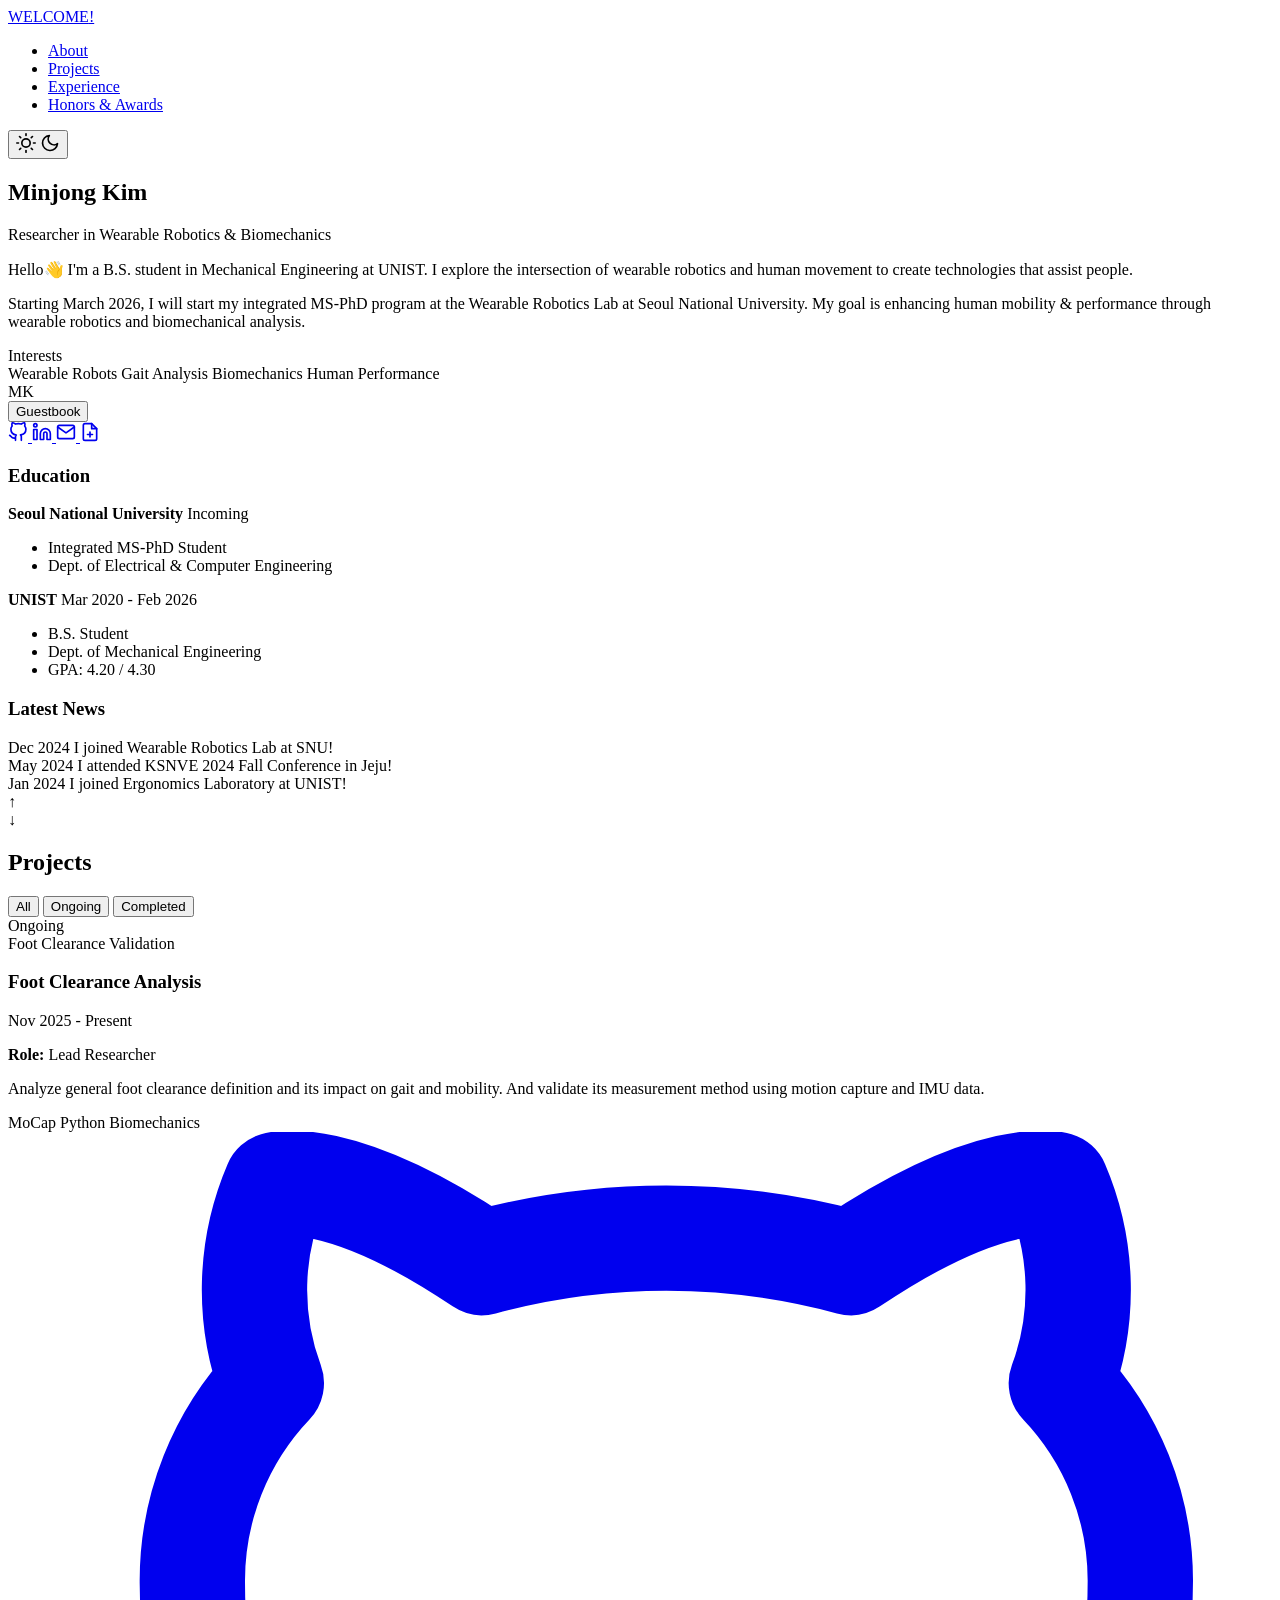
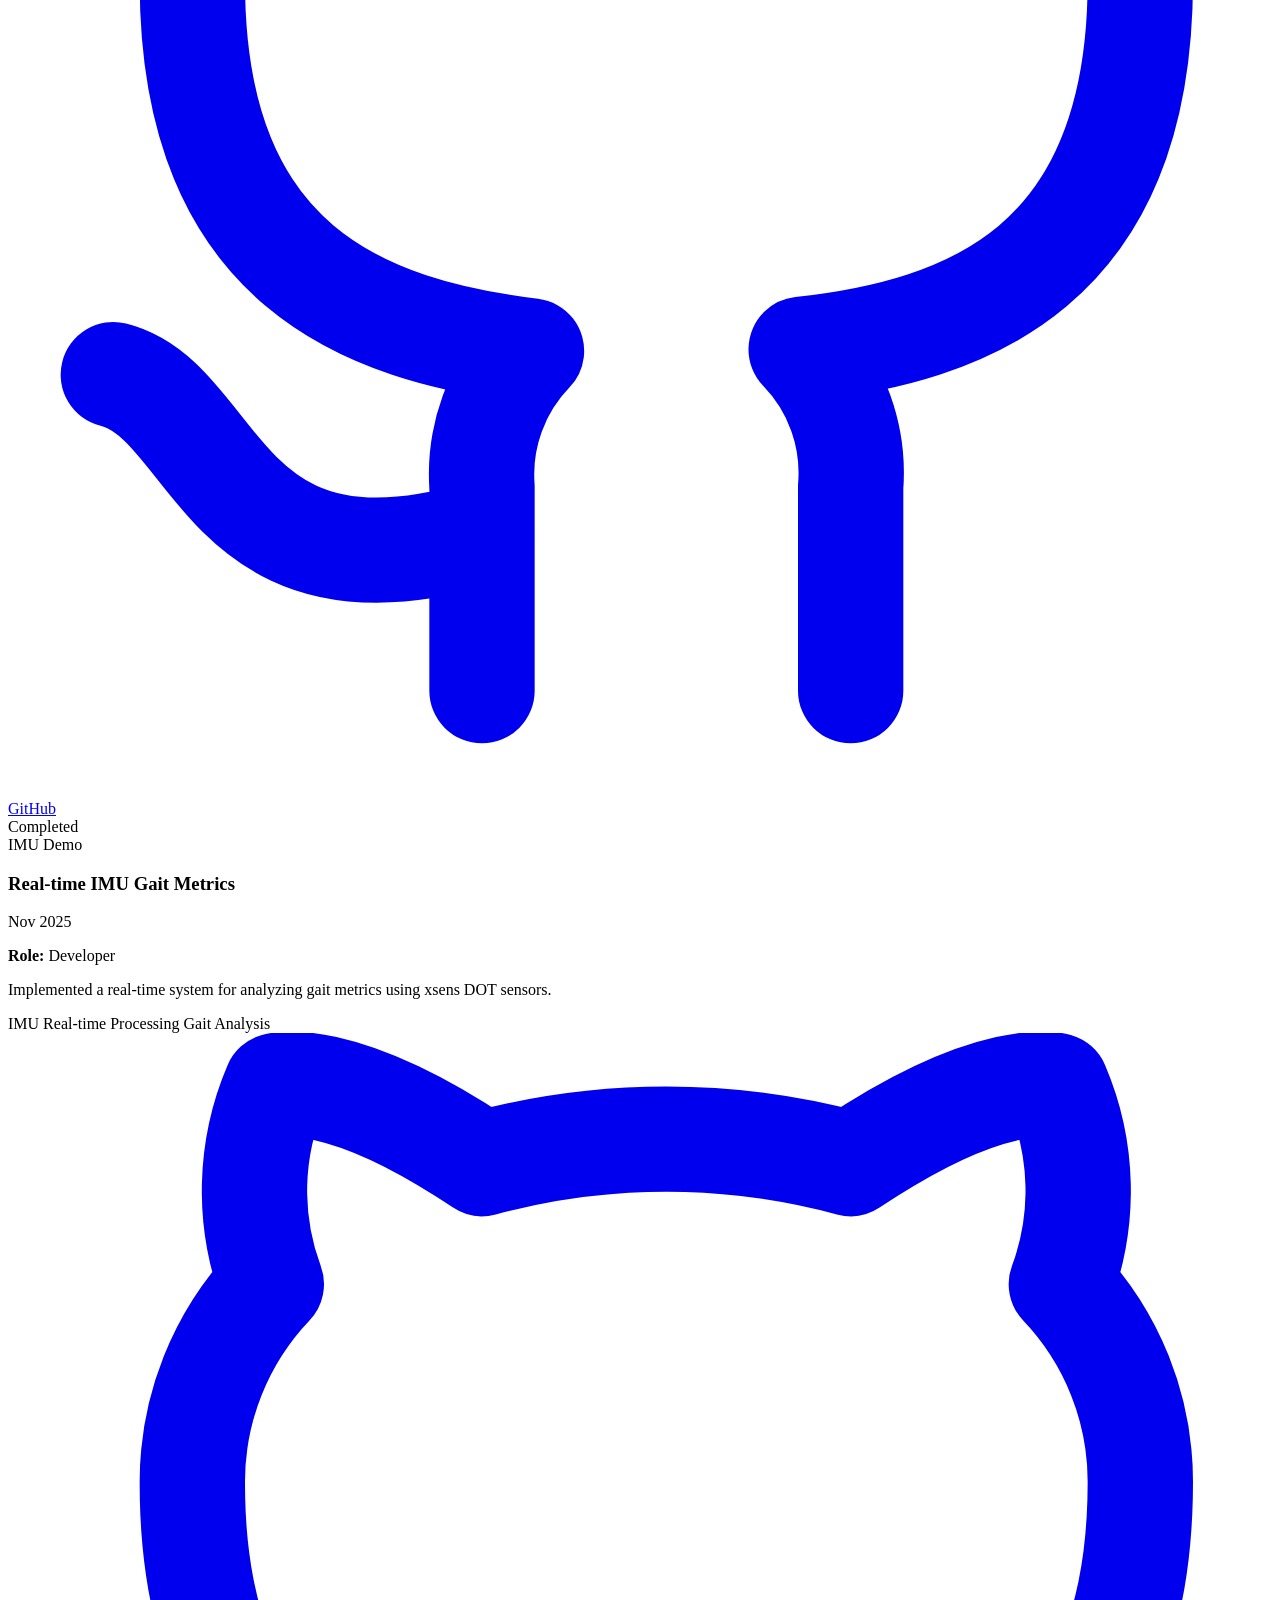
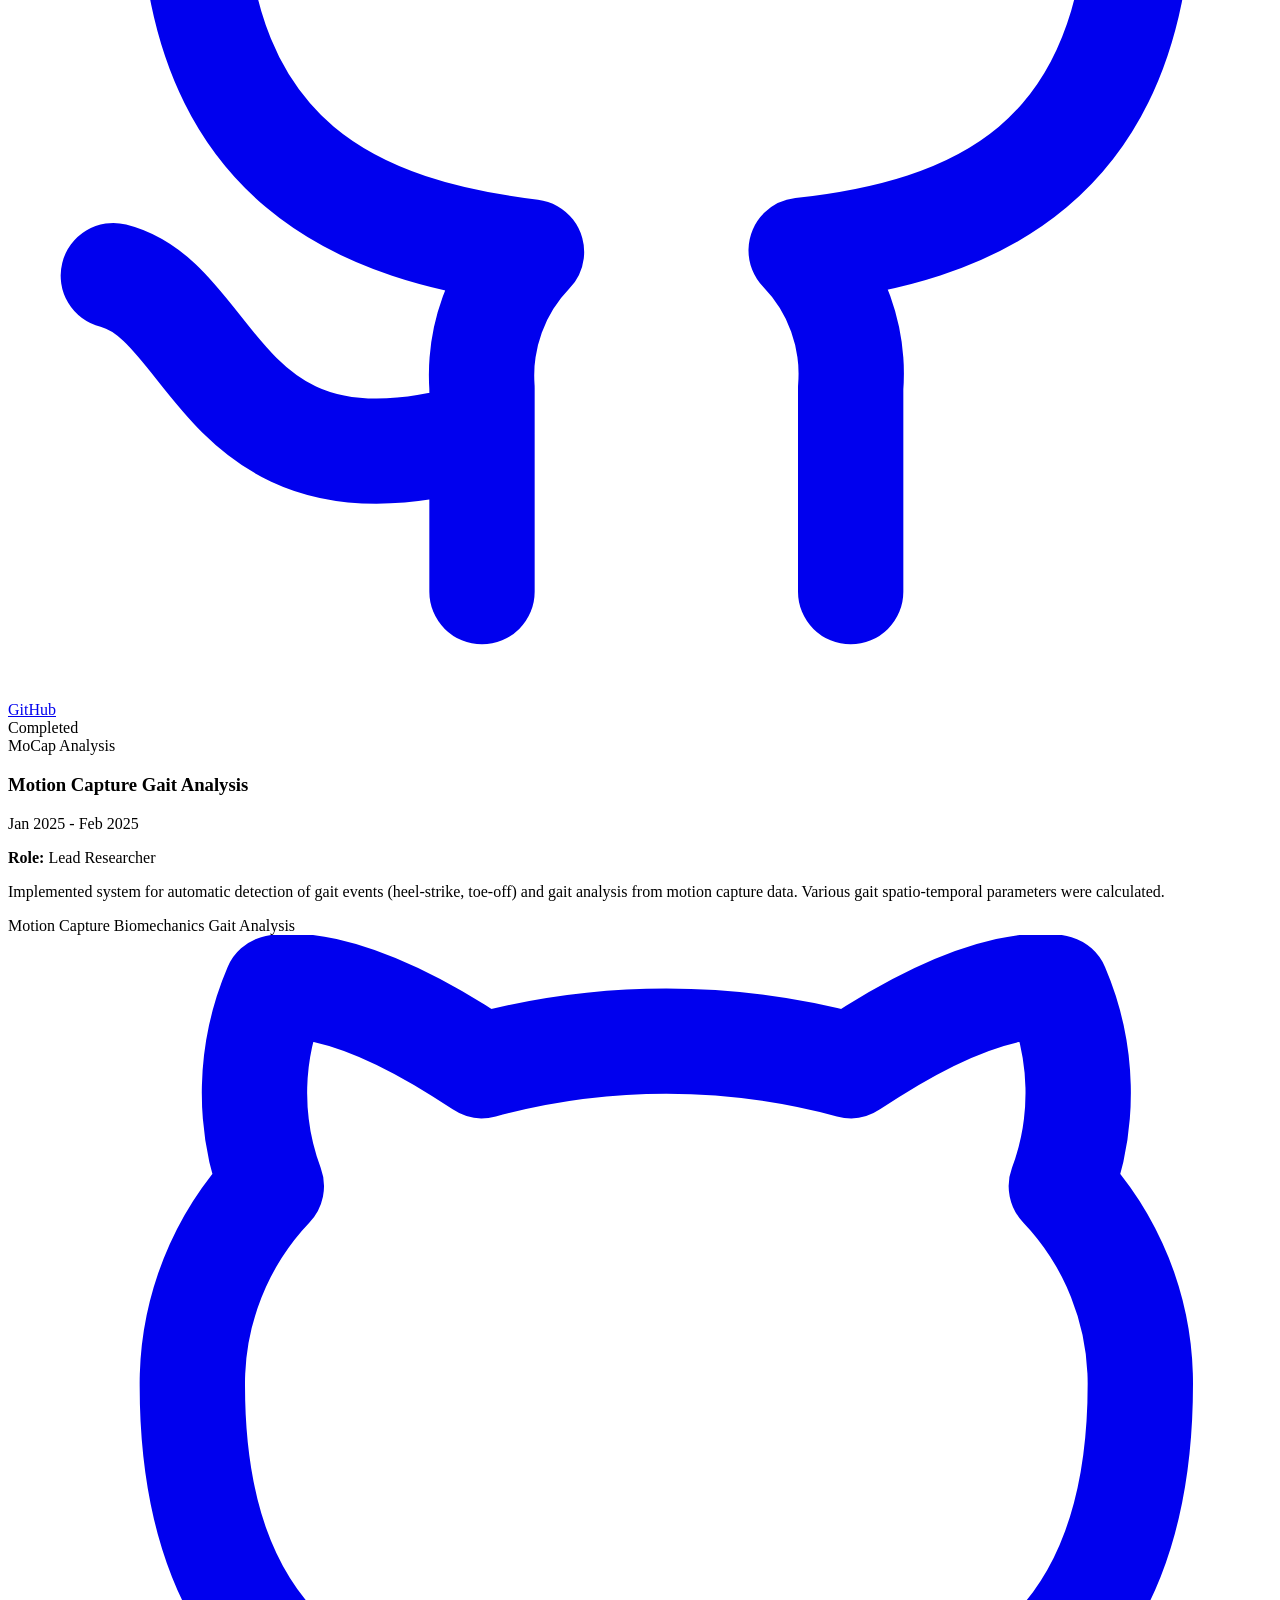
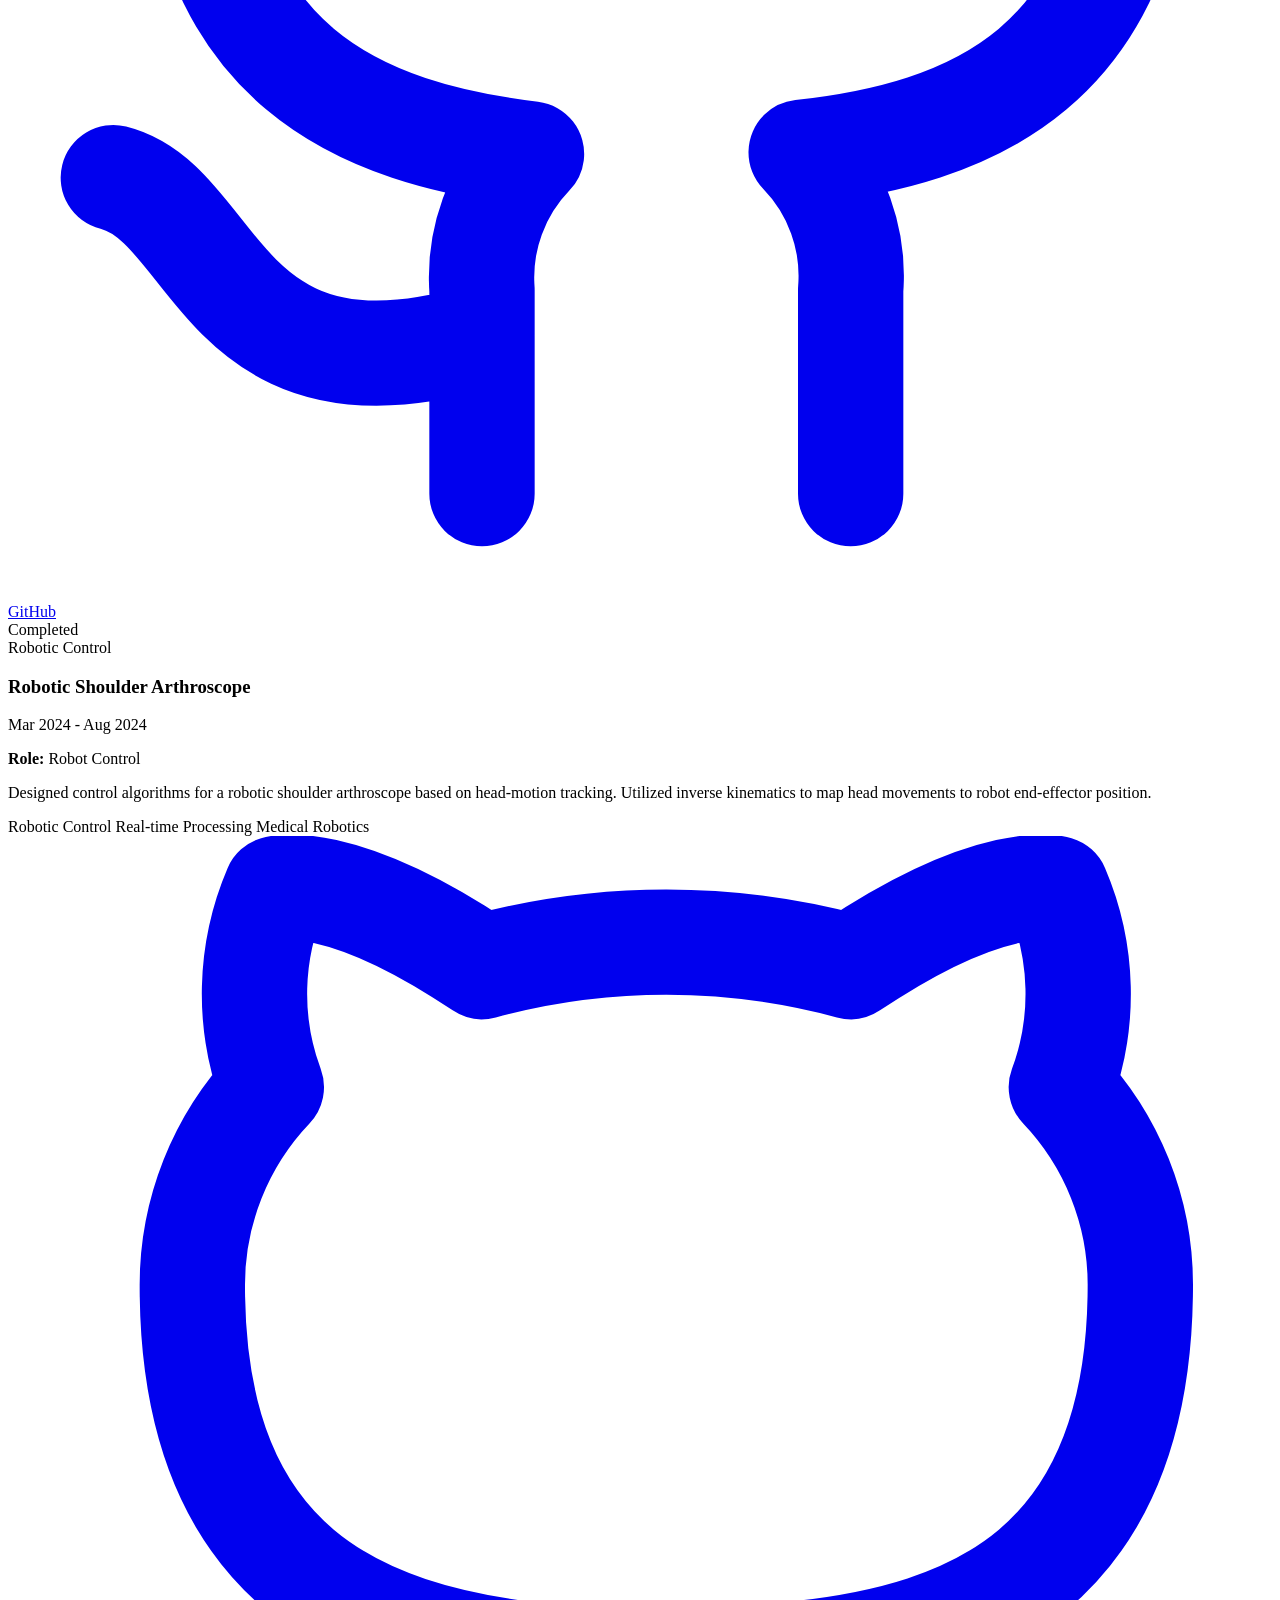
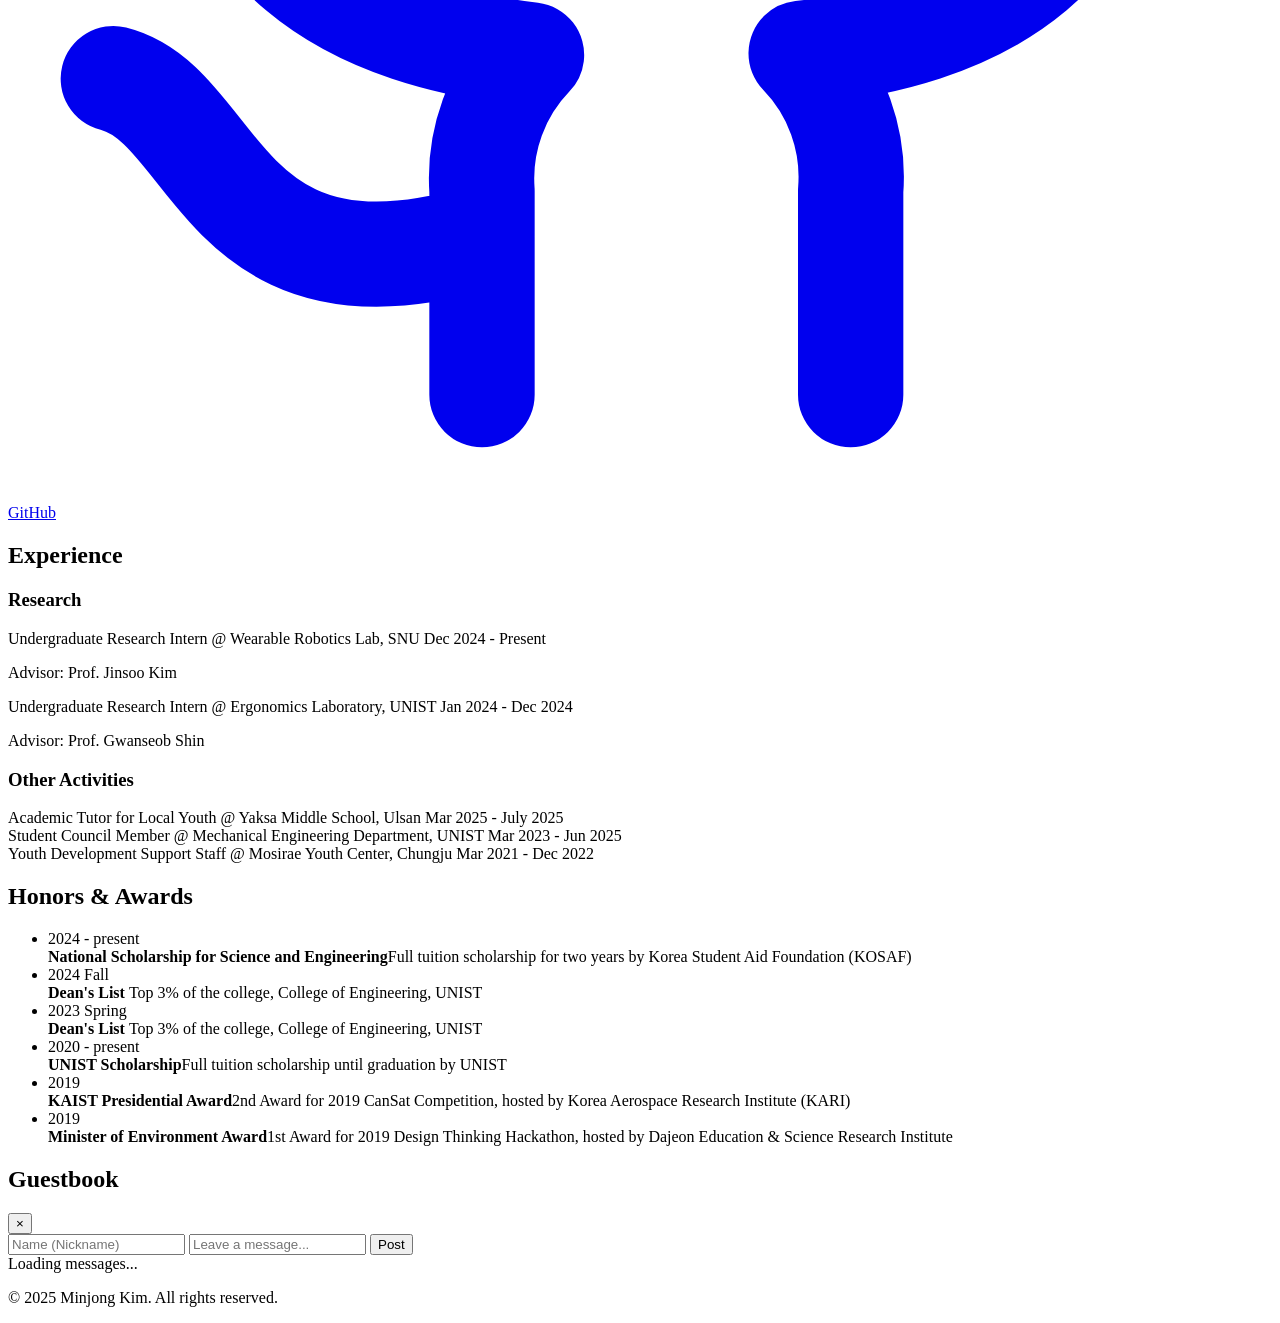
==== index.html @ ef09ee63 "Update site and GitHub links Refresh the homepage metadata to the current kmj2.github.io domain and " ====
<!DOCTYPE html>
<html lang="en" class="scroll-smooth">

<head>
    <meta charset="UTF-8">
    <meta name="viewport" content="width=device-width, initial-scale=1.0">
    <meta name="description" content="Minjong Kim - Researcher in Wearable Robotics and Biomechanics">
    <title>Minjong Kim | Researcher</title>

    <!-- Fonts -->
    <link rel="preconnect" href="https://fonts.googleapis.com">
    <link rel="preconnect" href="https://fonts.gstatic.com" crossorigin>
    <link href="https://fonts.googleapis.com/css2?family=Inter:wght@300;400;500;600;700&display=swap" rel="stylesheet">

    <!-- CSS -->
    <link rel="stylesheet" href="css/style.css">
</head>

<body>
    <!-- Navigation -->
    <nav class="navbar">
        <div class="container nav-wrapper">
            <a href="#" class="logo">WELCOME<span class="dot">!</span></a>

            <div class="nav-right">
                <ul class="nav-links">
                    <li><a href="#about">About</a></li>
                    <li><a href="#projects">Projects</a></li>
                    <li><a href="#experience">Experience</a></li>
                    <li><a href="#honors">Honors & Awards</a></li>
                </ul>
                <button id="theme-toggle" aria-label="Toggle Dark Mode">
                    <svg class="icon-sun" xmlns="http://www.w3.org/2000/svg" width="20" height="20" viewBox="0 0 24 24"
                        fill="none" stroke="currentColor" stroke-width="2" stroke-linecap="round"
                        stroke-linejoin="round">
                        <circle cx="12" cy="12" r="5"></circle>
                        <line x1="12" y1="1" x2="12" y2="3"></line>
                        <line x1="12" y1="21" x2="12" y2="23"></line>
                        <line x1="4.22" y1="4.22" x2="5.64" y2="5.64"></line>
                        <line x1="18.36" y1="18.36" x2="19.78" y2="19.78"></line>
                        <line x1="1" y1="12" x2="3" y2="12"></line>
                        <line x1="21" y1="12" x2="23" y2="12"></line>
                        <line x1="4.22" y1="19.78" x2="5.64" y2="18.36"></line>
                        <line x1="18.36" y1="5.64" x2="19.78" y2="4.22"></line>
                    </svg>
                    <svg class="icon-moon" xmlns="http://www.w3.org/2000/svg" width="20" height="20" viewBox="0 0 24 24"
                        fill="none" stroke="currentColor" stroke-width="2" stroke-linecap="round"
                        stroke-linejoin="round">
                        <path d="M21 12.79A9 9 0 1 1 11.21 3 7 7 0 0 0 21 12.79z"></path>
                    </svg>
                </button>
            </div>
        </div>
    </nav>

    <!-- Intro / About Section -->
    <section id="about" class="intro-section">
        <div class="container">
            <!-- Top Row: About Text & Photo -->
            <div class="intro-main">
                <div class="intro-text">
                    <h1 class="name-title">Minjong Kim</h1>
                    <p class="role-subtitle">Researcher in Wearable Robotics & Biomechanics</p>

                    <div class="bio-content">
                        <p>
                            Hello👋 I'm a B.S. student in Mechanical Engineering at UNIST. I explore the intersection of
                            wearable robotics and human movement to create technologies
                            that assist people.
                        </p>
                        <p>
                            Starting March 2026, I will start my integrated MS-PhD program at the Wearable Robotics Lab
                            at Seoul National University. My goal is enhancing human mobility & performance through wearable
                            robotics and biomechanical analysis.
                        </p>
                    </div>

                    <!-- Interests Tags -->
                    <div class="interests-area">
                        <span class="interest-label">Interests</span>
                        <div class="tag-cloud">
                            <span class="tag">Wearable Robots</span>
                            <span class="tag">Gait Analysis</span>
                            <span class="tag">Biomechanics</span>
                            <span class="tag">Human Performance</span>
                        </div>
                    </div>
                </div>

                <div class="intro-visual">
                    <div class="intro-image-wrapper">
                        <img src="images/profile.jpg" alt="Minjong Kim" class="profile-img-clean"
                            onerror="this.style.display='none'; this.parentElement.classList.add('no-image');">
                        <div class="fallback-initials-clean">MK</div>
                    </div>

                    <!-- Social Actions -->
                    <div class="social-actions">
                        <button id="guestbook-btn" class="action-btn project-btn">Guestbook</button>
                        <div class="icon-group">
                            <a href="https://github.com/kmj2" target="_blank" class="icon-btn"
                                aria-label="GitHub" data-tooltip="GitHub">
                                <svg xmlns="http://www.w3.org/2000/svg" width="20" height="20" viewBox="0 0 24 24"
                                    fill="none" stroke="currentColor" stroke-width="2" stroke-linecap="round"
                                    stroke-linejoin="round">
                                    <path
                                        d="M9 19c-5 1.5-5-2.5-7-3m14 6v-3.87a3.37 3.37 0 0 0-.94-2.61c3.14-.35 6.44-1.54 6.44-7A5.44 5.44 0 0 0 20 4.77 5.07 5.07 0 0 0 19.91 1S18.73.65 16 2.48a13.38 13.38 0 0 0-7 0C6.27.65 5.09 1 5.09 1A5.07 5.07 0 0 0 5 4.77a5.44 5.44 0 0 0-1.5 3.78c0 5.42 3.3 6.61 6.44 7A3.37 3.37 0 0 0 9 18.13V22">
                                    </path>
                                </svg>
                            </a>
                            <a href="https://www.linkedin.com/in/kimminjong/" target="_blank" class="icon-btn"
                                aria-label="LinkedIn" data-tooltip="LinkedIn">
                                <svg xmlns="http://www.w3.org/2000/svg" width="20" height="20" viewBox="0 0 24 24"
                                    fill="none" stroke="currentColor" stroke-width="2" stroke-linecap="round"
                                    stroke-linejoin="round">
                                    <path
                                        d="M16 8a6 6 0 0 1 6 6v7h-4v-7a2 2 0 0 0-2-2 2 2 0 0 0-2 2v7h-4v-7a6 6 0 0 1 6-6z">
                                    </path>
                                    <rect x="2" y="9" width="4" height="12"></rect>
                                    <circle cx="4" cy="4" r="2"></circle>
                                </svg>
                            </a>
                            <a href="mailto:minjong.kim@snu.ac.kr" class="icon-btn"
                                aria-label="Email" data-tooltip="Email">
                                <svg xmlns="http://www.w3.org/2000/svg" width="20" height="20" viewBox="0 0 24 24"
                                    fill="none" stroke="currentColor" stroke-width="2" stroke-linecap="round"
                                    stroke-linejoin="round">
                                    <path
                                        d="M4 4h16c1.1 0 2 .9 2 2v12c0 1.1-.9 2-2 2H4c-1.1 0-2-.9-2-2V6c0-1.1.9-2 2-2z">
                                    </path>
                                    <polyline points="22,6 12,13 2,6"></polyline>
                                </svg>
                            </a>
                            <a href="Minjong_Kim_CV.pdf" target="_blank" class="icon-btn"
                                aria-label="Download CV" data-tooltip="CV">
                                <svg xmlns="http://www.w3.org/2000/svg" width="20" height="20" viewBox="0 0 24 24"
                                    fill="none" stroke="currentColor" stroke-width="2" stroke-linecap="round"
                                    stroke-linejoin="round">
                                    <path d="M14 2H6a2 2 0 0 0-2 2v16a2 2 0 0 0 2 2h12a2 2 0 0 0 2-2V8z"></path>
                                    <polyline points="14 2 14 8 20 8"></polyline>
                                    <line x1="12" y1="18" x2="12" y2="12"></line>
                                    <line x1="9" y1="15" x2="15" y2="15"></line>
                                </svg>
                            </a>
                        </div>
                    </div>
                </div>
            </div>

            <!-- Bottom Row: Education & News -->
            <div class="intro-details-split">
                <!-- Education Column -->
                <div class="detail-col education-col">
                    <h3 class="detail-title">Education</h3>
                    <div class="education-list-vertical">
                        <div class="edu-item-vertical">
                            <div class="edu-header">
                                <strong>Seoul National University</strong>
                                <span class="edu-period">Incoming</span>
                            </div>
                            <ul class="edu-details">
                                <li>Integrated MS-PhD Student</li>
                                <li>Dept. of Electrical & Computer Engineering</li>
                            </ul>
                        </div>
                        <div class="edu-item-vertical">
                            <div class="edu-header">
                                <strong>UNIST</strong>
                                <span class="edu-period">Mar 2020 - Feb 2026</span>
                            </div>
                            <ul class="edu-details">
                                <li>B.S. Student</li>
                                <li>Dept. of Mechanical Engineering</li>
                                <li>GPA: 4.20 / 4.30</li>
                            </ul>
                        </div>
                    </div>
                </div>

                <!-- News Column (Scrollable) -->
                <div class="detail-col news-col">
                    <h3 class="detail-title">Latest News</h3>
                    <div class="news-wrapper">
                        <div class="news-scroll-container" id="news-scroll">
                            <div class="news-row">
                                <span class="news-date-mono">Dec 2024</span>
                                <span class="news-text">I joined Wearable Robotics Lab at SNU!</span>
                            </div>
                            <div class="news-row">
                                <span class="news-date-mono">May 2024</span>
                                <span class="news-text">I attended KSNVE 2024 Fall Conference in Jeju!</span>
                            </div>
                            <div class="news-row">
                                <span class="news-date-mono">Jan 2024</span>
                                <span class="news-text">I joined Ergonomics Laboratory at UNIST!</span>
                            </div>
                        </div>
                        <!-- Scroll Hint Overlays -->
                        <div class="scroll-hint-top" id="scroll-hint-top">
                            <div class="scroll-arrow-up">↑</div>
                        </div>
                        <div class="scroll-hint" id="scroll-hint-bottom">
                            <div class="scroll-arrow">↓</div>
                        </div>
                    </div>
                </div>
            </div>
        </div>
    </section>

    <!-- Projects Section -->
    <section id="projects" class="section">
        <div class="container">
            <div class="section-header-row">
                <h2 class="section-title">Projects</h2>
                <div class="project-filters">
                    <button class="filter-btn active" data-filter="all">All</button>
                    <button class="filter-btn" data-filter="ongoing">Ongoing</button>
                    <button class="filter-btn" data-filter="completed">Completed</button>
                </div>
            </div>

            <div class="projects-list-view">
                <!-- Project 1 -->
                <article class="project-row" data-status="ongoing">
                    <div class="project-row-img">
                        <span class="status-badge-small">Ongoing</span>
                        <img src="images/project-foot_clearance.png" alt="Foot Clearance Analysis"
                            onerror="this.style.display='none'; this.parentElement.parentElement.classList.add('no-image');">
                        <div class="project-fallback-row">Foot Clearance Validation</div>
                    </div>
                    <div class="project-row-content">
                        <div class="project-row-header">
                            <h3>Foot Clearance Analysis</h3>
                            <span class="project-period">Nov 2025 - Present</span>
                        </div>
                        <p class="project-meta"><strong>Role:</strong> Lead Researcher</p>
                        <p class="project-desc-row">
                            Analyze general foot clearance definition and its impact on gait and mobility. And validate its
                            measurement method using motion capture and IMU data.
                        </p>
                        <div class="tag-cloud-small">
                            <span class="tag-small">MoCap</span>
                            <span class="tag-small">Python</span>
                            <span class="tag-small">Biomechanics</span>
                        </div>
                        <a href="#" class="project-github-link private">
                            <svg xmlns="http://www.w3.org/2000/svg" viewBox="0 0 24 24" fill="none" stroke="currentColor" stroke-width="2" stroke-linecap="round" stroke-linejoin="round">
                                <path d="M9 19c-5 1.5-5-2.5-7-3m14 6v-3.87a3.37 3.37 0 0 0-.94-2.61c3.14-.35 6.44-1.54 6.44-7A5.44 5.44 0 0 0 20 4.77 5.07 5.07 0 0 0 19.91 1S18.73.65 16 2.48a13.38 13.38 0 0 0-7 0C6.27.65 5.09 1 5.09 1A5.07 5.07 0 0 0 5 4.77a5.44 5.44 0 0 0-1.5 3.78c0 5.42 3.3 6.61 6.44 7A3.37 3.37 0 0 0 9 18.13V22"></path>
                            </svg>
                            GitHub
                        </a>
                    </div>
                </article>

                <!-- Project 2 -->
                <article class="project-row" data-status="completed">
                    <div class="project-row-img">
                        <span class="status-badge-small completed">Completed</span>
                        <img src="images/project-imu_demo1.png" alt="IMU Demo"
                            onerror="this.style.display='none'; checkAllImagesFailed(this);">
                        <div class="project-fallback-row">IMU Demo</div>
                    </div>
                    <div class="project-row-content">
                        <div class="project-row-header">
                            <h3>Real-time IMU Gait Metrics</h3>
                            <span class="project-period">Nov 2025</span>
                        </div>
                        <p class="project-meta"><strong>Role:</strong> Developer</p>
                        <p class="project-desc-row">
                            Implemented a real-time system for analyzing gait metrics using xsens DOT sensors.
                        </p>
                        <div class="tag-cloud-small">
                            <span class="tag-small">IMU</span>
                            <span class="tag-small">Real-time Processing</span>
                            <span class="tag-small">Gait Analysis</span>
                        </div>
                        <a href="https://github.com/kmj2/Real-Time_IMU_Gait_Metric" target="_blank" class="project-github-link">
                            <svg xmlns="http://www.w3.org/2000/svg" viewBox="0 0 24 24" fill="none" stroke="currentColor" stroke-width="2" stroke-linecap="round" stroke-linejoin="round">
                                <path d="M9 19c-5 1.5-5-2.5-7-3m14 6v-3.87a3.37 3.37 0 0 0-.94-2.61c3.14-.35 6.44-1.54 6.44-7A5.44 5.44 0 0 0 20 4.77 5.07 5.07 0 0 0 19.91 1S18.73.65 16 2.48a13.38 13.38 0 0 0-7 0C6.27.65 5.09 1 5.09 1A5.07 5.07 0 0 0 5 4.77a5.44 5.44 0 0 0-1.5 3.78c0 5.42 3.3 6.61 6.44 7A3.37 3.37 0 0 0 9 18.13V22"></path>
                            </svg>
                            GitHub
                        </a>
                    </div>
                </article>

                <!-- Project 3 -->
                <article class="project-row" data-status="completed">
                    <div class="project-row-img">
                        <span class="status-badge-small completed">Completed</span>
                        <img src="images/project-moga1.png" alt="MoCap Analysis 1"
                            onerror="this.style.display='none'; checkAllImagesFailed(this);">
                        <img src="images/project-moga2.png" alt="MoCap Analysis 2"
                            onerror="this.style.display='none'; checkAllImagesFailed(this);">
                        <img src="images/project-moga3.png" alt="MoCap Analysis 3"
                            onerror="this.style.display='none'; checkAllImagesFailed(this);">
                        <div class="project-fallback-row">MoCap Analysis</div>
                    </div>
                    <div class="project-row-content">
                        <div class="project-row-header">
                            <h3>Motion Capture Gait Analysis</h3>
                            <span class="project-period">Jan 2025 - Feb 2025</span>
                        </div>
                        <p class="project-meta"><strong>Role:</strong> Lead Researcher</p>
                        <p class="project-desc-row">
                            Implemented system for automatic detection of gait events (heel-strike, toe-off) and 
                            gait analysis from motion capture data. Various gait spatio-temporal parameters were calculated.
                            
                        </p>
                        <div class="tag-cloud-small">
                            <span class="tag-small">Motion Capture</span>
                            <span class="tag-small">Biomechanics</span>
                            <span class="tag-small">Gait Analysis</span>
                        </div>
                        <a href="#" class="project-github-link private">
                            <svg xmlns="http://www.w3.org/2000/svg" viewBox="0 0 24 24" fill="none" stroke="currentColor" stroke-width="2" stroke-linecap="round" stroke-linejoin="round">
                                <path d="M9 19c-5 1.5-5-2.5-7-3m14 6v-3.87a3.37 3.37 0 0 0-.94-2.61c3.14-.35 6.44-1.54 6.44-7A5.44 5.44 0 0 0 20 4.77 5.07 5.07 0 0 0 19.91 1S18.73.65 16 2.48a13.38 13.38 0 0 0-7 0C6.27.65 5.09 1 5.09 1A5.07 5.07 0 0 0 5 4.77a5.44 5.44 0 0 0-1.5 3.78c0 5.42 3.3 6.61 6.44 7A3.37 3.37 0 0 0 9 18.13V22"></path>
                            </svg>
                            GitHub
                        </a>
                    </div>
                </article>

                <!-- Project 4 -->
                <article class="project-row" data-status="completed">
                    <div class="project-row-img">
                        <span class="status-badge-small completed">Completed</span>
                        <img src="images/project-BTS1.png" alt="Robotic Control 1"
                            onerror="this.style.display='none'; checkAllImagesFailed(this);">
                        <img src="images/project-BTS2.png" alt="Robotic Control 2"
                            onerror="this.style.display='none'; checkAllImagesFailed(this);">
                        <div class="project-fallback-row">Robotic Control</div>
                    </div>
                    <div class="project-row-content">
                        <div class="project-row-header">
                            <h3>Robotic Shoulder Arthroscope</h3>
                            <span class="project-period">Mar 2024 - Aug 2024</span>
                        </div>
                        <p class="project-meta"><strong>Role:</strong> Robot Control</p>
                        <p class="project-desc-row">
                            Designed control algorithms for a robotic shoulder arthroscope based on head-motion
                            tracking. Utilized inverse kinematics to map head movements to robot end-effector position.
                        </p>
                        <div class="tag-cloud-small">
                            <span class="tag-small">Robotic Control</span>
                            <span class="tag-small">Real-time Processing</span>
                            <span class="tag-small">Medical Robotics</span>
                        </div>
                        <a href="#" class="project-github-link private">
                            <svg xmlns="http://www.w3.org/2000/svg" viewBox="0 0 24 24" fill="none" stroke="currentColor" stroke-width="2" stroke-linecap="round" stroke-linejoin="round">
                                <path d="M9 19c-5 1.5-5-2.5-7-3m14 6v-3.87a3.37 3.37 0 0 0-.94-2.61c3.14-.35 6.44-1.54 6.44-7A5.44 5.44 0 0 0 20 4.77 5.07 5.07 0 0 0 19.91 1S18.73.65 16 2.48a13.38 13.38 0 0 0-7 0C6.27.65 5.09 1 5.09 1A5.07 5.07 0 0 0 5 4.77a5.44 5.44 0 0 0-1.5 3.78c0 5.42 3.3 6.61 6.44 7A3.37 3.37 0 0 0 9 18.13V22"></path>
                            </svg>
                            GitHub
                        </a>
                    </div>
                </article>
            </div>
        </div>
    </section>

    <!-- Experience Section (Vertical Stack) -->
    <section id="experience" class="section bg-light">
        <div class="container">
            <h2 class="section-title">Experience</h2>

            <div class="experience-stack">
                <!-- Research Category -->
                <div class="exp-category-box">
                    <h3 class="category-title">Research</h3>
                    <div class="exp-list-clean">
                        <div class="exp-item-clean">
                            <div class="exp-top">
                                <span class="exp-role">Undergraduate Research Intern @ Wearable Robotics Lab, SNU</span>
                                <span class="exp-date">Dec 2024 - Present</span>
                            </div>
                            <p class="exp-details">Advisor: Prof. Jinsoo Kim</p>
                        </div>
                        <div class="exp-item-clean">
                            <div class="exp-top">
                                <span class="exp-role">Undergraduate Research Intern @ Ergonomics Laboratory, UNIST</span>
                                <span class="exp-date">Jan 2024 - Dec 2024</span>
                            </div>
                            <p class="exp-details">Advisor: Prof. Gwanseob Shin</p>
                        </div>
                    </div>
                </div>

                <!-- Teaching Category -->
                <div class="exp-category-box">
                    <h3 class="category-title">Other Activities</h3>
                    <div class="exp-list-clean">
                        <div class="exp-item-clean">
                            <div class="exp-top">
                                <span class="exp-role">Academic Tutor for Local Youth @ Yaksa Middle School, Ulsan</span>
                                <span class="exp-date">Mar 2025 - July 2025</span>
                            </div>
                        </div>
                        <div class="exp-item-clean">
                            <div class="exp-top">
                                <span class="exp-role">Student Council Member @ Mechanical Engineering Department, UNIST</span>
                                <span class="exp-date">Mar 2023 - Jun 2025</span>
                            </div>
                        </div>
                        <div class="exp-item-clean">
                            <div class="exp-top">
                                <span class="exp-role">Youth Development Support Staff @ Mosirae Youth Center, Chungju</span>
                                <span class="exp-date">Mar 2021 - Dec 2022</span>
                            </div>
                        </div>
                    </div>
                </div>
            </div>
        </div>
    </section>

    <!-- Honors & Awards Section -->
    <section id="honors" class="section">
        <div class="container">
            <h2 class="section-title">Honors & Awards</h2>
            <ul class="honors-list">
                <li class="honor-item">
                    <span class="honor-year">2024 - present</span>
                    <div class="honor-content">
                        <strong>National Scholarship for Science and Engineering</strong>Full tuition scholarship for two years by Korea Student Aid Foundation (KOSAF)
                    </div>
                </li>
                <li class="honor-item">
                    <span class="honor-year">2024 Fall</span>
                    <div class="honor-content">
                        <strong>Dean's List </strong>Top 3% of the college, College of Engineering, UNIST
                    </div>
                </li>
                <li class="honor-item">
                    <span class="honor-year">2023 Spring</span>
                    <div class="honor-content">
                        <strong>Dean's List </strong>Top 3% of the college, College of Engineering, UNIST
                    </div>
                </li>
                <li class="honor-item">
                    <span class="honor-year">2020 - present</span>
                    <div class="honor-content">
                        <strong>UNIST Scholarship</strong>Full tuition scholarship until graduation by UNIST
                    </div>
                </li>
                <li class="honor-item">
                    <span class="honor-year">2019</span>
                    <div class="honor-content">
                        <strong>KAIST Presidential Award</strong>2nd Award for 2019 CanSat Competition, hosted by Korea Aerospace Research Institute (KARI)
                    </div>
                </li>
                <li class="honor-item">
                    <span class="honor-year">2019</span>
                    <div class="honor-content">
                        <strong>Minister of Environment Award</strong>1st Award for 2019 Design Thinking Hackathon, hosted by Dajeon Education & Science Research Institute
                    </div>
                </li>
            </ul>
        </div>
    </section>

    <!-- Guestbook Modal -->
    <div id="guestbook-modal" class="modal">
        <div class="modal-content">
            <div class="modal-header">
                <h2>Guestbook</h2>
                <button class="modal-close" id="modal-close">&times;</button>
            </div>
            <div class="modal-body">
                <div class="guestbook-form-container">
                    <div class="input-group">
                        <input type="text" id="gb-name" placeholder="Name (Nickname)" maxlength="20">
                        <input type="text" id="gb-content" placeholder="Leave a message..." maxlength="100">
                        <button id="gb-submit" class="project-btn">Post</button>
                    </div>
                </div>

                <div id="guestbook-list" class="guestbook-list">
                    <div class="loading-msg">Loading messages...</div>
                </div>
            </div>
        </div>
    </div>

    <!-- Footer -->
    <footer class="footer">
        <div class="container">
            <div class="footer-content-center">
                <p>&copy; 2025 Minjong Kim. All rights reserved.</p>
            </div>
        </div>
    </footer>

    <script src="js/main.js"></script>

    <script type="module" src="js/guestbook.js"></script>

    <script src="https://cdn.jsdelivr.net/npm/@emailjs/browser@3/dist/email.min.js"></script>
    <script>
    (function(){
        emailjs.init("JNc6tcs7gY5u1bHUW");
    })();
    </script>
</body>

</html>
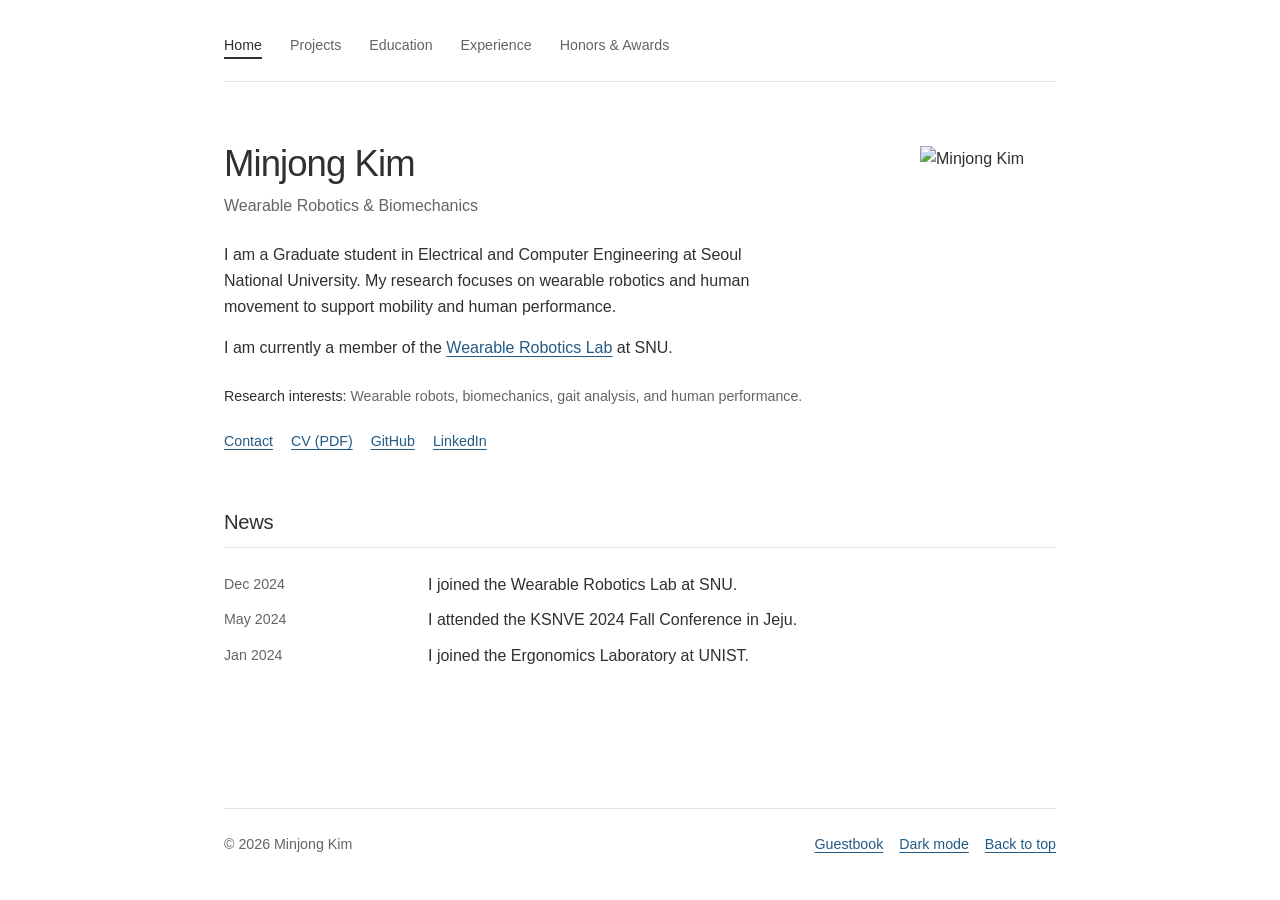
==== commit 0c97f7c8: "Readme update" ====
--- a/index.html
+++ b/index.html
@@ -1,505 +1,84 @@
 <!DOCTYPE html>
-<html lang="en" class="scroll-smooth">
-
+<html lang="en">
 <head>
     <meta charset="UTF-8">
     <meta name="viewport" content="width=device-width, initial-scale=1.0">
-    <meta name="description" content="Minjong Kim - Researcher in Wearable Robotics and Biomechanics">
-    <title>Minjong Kim | Researcher</title>
+    <meta name="description" content="Minjong Kim — wearable robotics, gait analysis, and biomechanics. Introduction and news.">
+    <meta name="color-scheme" content="light dark">
+    <title>Minjong Kim</title>
+    <link rel="stylesheet" href="css/style.css">
+    <script src="js/theme.js"></script>
+    <script src="js/main.js" defer></script>
+</head>
+<body>
+    <a class="skip-link" href="#main">Skip to content</a>
+    <div class="page">
+        <header class="site-header">
+            <nav aria-label="Main navigation">
+                <a href="index.html" aria-current="page">Home</a>
+                <a href="projects.html">Projects</a>
+                <a href="education.html">Education</a>
+                <a href="experience.html">Experience</a>
+                <a href="honors.html">Honors &amp; Awards</a>
+            </nav>
+        </header>
 
-    <!-- Fonts -->
-    <link rel="preconnect" href="https://fonts.googleapis.com">
-    <link rel="preconnect" href="https://fonts.gstatic.com" crossorigin>
-    <link href="https://fonts.googleapis.com/css2?family=Inter:wght@300;400;500;600;700&display=swap" rel="stylesheet">
+        <main id="main" tabindex="-1">
+            <section id="about" class="about" aria-labelledby="name">
+                <div class="profile-heading">
+                    <h1 id="name">Minjong Kim</h1>
+                    <p class="research-area">Wearable Robotics &amp; Biomechanics</p>
+                </div>
+                <img class="portrait" src="images/profile.jpg" alt="Minjong Kim" width="1154" height="1655">
+                <div class="bio">
+                    <p>I am a Graduate student in Electrical and Computer Engineering at Seoul National University. My research focuses on wearable robotics and human movement to support mobility and human performance.</p>
+                    <p>I am currently a member of the <a href="https://sites.google.com/snu.ac.kr/jkim/" target="_blank" rel="noopener">Wearable Robotics Lab</a> at SNU.</p>
+                </div>
+                <p class="interests"><span>Research interests:</span> Wearable robots, biomechanics, gait analysis, and human performance.</p>
+                <ul class="contact-links" aria-label="Contact and profiles">
+                    <li><a href="mailto:minjong.kim@snu.ac.kr">Contact</a></li>
+                    <li><a href="Minjong_Kim_CV.pdf">CV (PDF)</a></li>
+                    <li><a href="https://github.com/kmj2">GitHub</a></li>
+                    <li><a href="https://www.linkedin.com/in/kimminjong/">LinkedIn</a></li>
+                </ul>
+                
+            </section>
 
-    <!-- CSS -->
-    <link rel="stylesheet" href="css/style.css">
-</head>
+            <section id="news" aria-labelledby="news-title">
+                <h2 id="news-title">News</h2>
+                <ul class="news-list">
+                    <li class="dated-entry"><time class="entry-date" datetime="2024-12">Dec 2024</time><p>I joined the Wearable Robotics Lab at SNU.</p></li>
+                    <li class="dated-entry"><time class="entry-date" datetime="2024-05">May 2024</time><p>I attended the KSNVE 2024 Fall Conference in Jeju.</p></li>
+                    <li class="dated-entry"><time class="entry-date" datetime="2024-01">Jan 2024</time><p>I joined the Ergonomics Laboratory at UNIST.</p></li>
+                </ul>
+            </section>
+        </main>
 
-<body>
-    <!-- Navigation -->
-    <nav class="navbar">
-        <div class="container nav-wrapper">
-            <a href="#" class="logo">WELCOME<span class="dot">!</span></a>
-
-            <div class="nav-right">
-                <ul class="nav-links">
-                    <li><a href="#about">About</a></li>
-                    <li><a href="#projects">Projects</a></li>
-                    <li><a href="#experience">Experience</a></li>
-                    <li><a href="#honors">Honors & Awards</a></li>
-                </ul>
-                <button id="theme-toggle" aria-label="Toggle Dark Mode">
-                    <svg class="icon-sun" xmlns="http://www.w3.org/2000/svg" width="20" height="20" viewBox="0 0 24 24"
-                        fill="none" stroke="currentColor" stroke-width="2" stroke-linecap="round"
-                        stroke-linejoin="round">
-                        <circle cx="12" cy="12" r="5"></circle>
-                        <line x1="12" y1="1" x2="12" y2="3"></line>
-                        <line x1="12" y1="21" x2="12" y2="23"></line>
-                        <line x1="4.22" y1="4.22" x2="5.64" y2="5.64"></line>
-                        <line x1="18.36" y1="18.36" x2="19.78" y2="19.78"></line>
-                        <line x1="1" y1="12" x2="3" y2="12"></line>
-                        <line x1="21" y1="12" x2="23" y2="12"></line>
-                        <line x1="4.22" y1="19.78" x2="5.64" y2="18.36"></line>
-                        <line x1="18.36" y1="5.64" x2="19.78" y2="4.22"></line>
-                    </svg>
-                    <svg class="icon-moon" xmlns="http://www.w3.org/2000/svg" width="20" height="20" viewBox="0 0 24 24"
-                        fill="none" stroke="currentColor" stroke-width="2" stroke-linecap="round"
-                        stroke-linejoin="round">
-                        <path d="M21 12.79A9 9 0 1 1 11.21 3 7 7 0 0 0 21 12.79z"></path>
-                    </svg>
-                </button>
+        <footer class="site-footer">
+            <p>© <span id="copyright-year">2026</span> Minjong Kim</p>
+            <div class="footer-links">
+                <button type="button" class="text-button" id="guestbook-btn" hidden>Guestbook</button>
+                <button type="button" class="text-button" id="theme-toggle" aria-pressed="false" hidden>Dark mode</button>
+                <a href="#main">Back to top</a>
             </div>
-        </div>
-    </nav>
-
-    <!-- Intro / About Section -->
-    <section id="about" class="intro-section">
-        <div class="container">
-            <!-- Top Row: About Text & Photo -->
-            <div class="intro-main">
-                <div class="intro-text">
-                    <h1 class="name-title">Minjong Kim</h1>
-                    <p class="role-subtitle">Researcher in Wearable Robotics & Biomechanics</p>
-
-                    <div class="bio-content">
-                        <p>
-                            Hello👋 I'm a B.S. student in Mechanical Engineering at UNIST. I explore the intersection of
-                            wearable robotics and human movement to create technologies
-                            that assist people.
-                        </p>
-                        <p>
-                            Starting March 2026, I will start my integrated MS-PhD program at the Wearable Robotics Lab
-                            at Seoul National University. My goal is enhancing human mobility & performance through wearable
-                            robotics and biomechanical analysis.
-                        </p>
-                    </div>
-
-                    <!-- Interests Tags -->
-                    <div class="interests-area">
-                        <span class="interest-label">Interests</span>
-                        <div class="tag-cloud">
-                            <span class="tag">Wearable Robots</span>
-                            <span class="tag">Gait Analysis</span>
-                            <span class="tag">Biomechanics</span>
-                            <span class="tag">Human Performance</span>
-                        </div>
-                    </div>
-                </div>
-
-                <div class="intro-visual">
-                    <div class="intro-image-wrapper">
-                        <img src="images/profile.jpg" alt="Minjong Kim" class="profile-img-clean"
-                            onerror="this.style.display='none'; this.parentElement.classList.add('no-image');">
-                        <div class="fallback-initials-clean">MK</div>
-                    </div>
-
-                    <!-- Social Actions -->
-                    <div class="social-actions">
-                        <button id="guestbook-btn" class="action-btn project-btn">Guestbook</button>
-                        <div class="icon-group">
-                            <a href="https://github.com/kmj2" target="_blank" class="icon-btn"
-                                aria-label="GitHub" data-tooltip="GitHub">
-                                <svg xmlns="http://www.w3.org/2000/svg" width="20" height="20" viewBox="0 0 24 24"
-                                    fill="none" stroke="currentColor" stroke-width="2" stroke-linecap="round"
-                                    stroke-linejoin="round">
-                                    <path
-                                        d="M9 19c-5 1.5-5-2.5-7-3m14 6v-3.87a3.37 3.37 0 0 0-.94-2.61c3.14-.35 6.44-1.54 6.44-7A5.44 5.44 0 0 0 20 4.77 5.07 5.07 0 0 0 19.91 1S18.73.65 16 2.48a13.38 13.38 0 0 0-7 0C6.27.65 5.09 1 5.09 1A5.07 5.07 0 0 0 5 4.77a5.44 5.44 0 0 0-1.5 3.78c0 5.42 3.3 6.61 6.44 7A3.37 3.37 0 0 0 9 18.13V22">
-                                    </path>
-                                </svg>
-                            </a>
-                            <a href="https://www.linkedin.com/in/kimminjong/" target="_blank" class="icon-btn"
-                                aria-label="LinkedIn" data-tooltip="LinkedIn">
-                                <svg xmlns="http://www.w3.org/2000/svg" width="20" height="20" viewBox="0 0 24 24"
-                                    fill="none" stroke="currentColor" stroke-width="2" stroke-linecap="round"
-                                    stroke-linejoin="round">
-                                    <path
-                                        d="M16 8a6 6 0 0 1 6 6v7h-4v-7a2 2 0 0 0-2-2 2 2 0 0 0-2 2v7h-4v-7a6 6 0 0 1 6-6z">
-                                    </path>
-                                    <rect x="2" y="9" width="4" height="12"></rect>
-                                    <circle cx="4" cy="4" r="2"></circle>
-                                </svg>
-                            </a>
-                            <a href="mailto:minjong.kim@snu.ac.kr" class="icon-btn"
-                                aria-label="Email" data-tooltip="Email">
-                                <svg xmlns="http://www.w3.org/2000/svg" width="20" height="20" viewBox="0 0 24 24"
-                                    fill="none" stroke="currentColor" stroke-width="2" stroke-linecap="round"
-                                    stroke-linejoin="round">
-                                    <path
-                                        d="M4 4h16c1.1 0 2 .9 2 2v12c0 1.1-.9 2-2 2H4c-1.1 0-2-.9-2-2V6c0-1.1.9-2 2-2z">
-                                    </path>
-                                    <polyline points="22,6 12,13 2,6"></polyline>
-                                </svg>
-                            </a>
-                            <a href="Minjong_Kim_CV.pdf" target="_blank" class="icon-btn"
-                                aria-label="Download CV" data-tooltip="CV">
-                                <svg xmlns="http://www.w3.org/2000/svg" width="20" height="20" viewBox="0 0 24 24"
-                                    fill="none" stroke="currentColor" stroke-width="2" stroke-linecap="round"
-                                    stroke-linejoin="round">
-                                    <path d="M14 2H6a2 2 0 0 0-2 2v16a2 2 0 0 0 2 2h12a2 2 0 0 0 2-2V8z"></path>
-                                    <polyline points="14 2 14 8 20 8"></polyline>
-                                    <line x1="12" y1="18" x2="12" y2="12"></line>
-                                    <line x1="9" y1="15" x2="15" y2="15"></line>
-                                </svg>
-                            </a>
-                        </div>
-                    </div>
-                </div>
-            </div>
-
-            <!-- Bottom Row: Education & News -->
-            <div class="intro-details-split">
-                <!-- Education Column -->
-                <div class="detail-col education-col">
-                    <h3 class="detail-title">Education</h3>
-                    <div class="education-list-vertical">
-                        <div class="edu-item-vertical">
-                            <div class="edu-header">
-                                <strong>Seoul National University</strong>
-                                <span class="edu-period">Incoming</span>
-                            </div>
-                            <ul class="edu-details">
-                                <li>Integrated MS-PhD Student</li>
-                                <li>Dept. of Electrical & Computer Engineering</li>
-                            </ul>
-                        </div>
-                        <div class="edu-item-vertical">
-                            <div class="edu-header">
-                                <strong>UNIST</strong>
-                                <span class="edu-period">Mar 2020 - Feb 2026</span>
-                            </div>
-                            <ul class="edu-details">
-                                <li>B.S. Student</li>
-                                <li>Dept. of Mechanical Engineering</li>
-                                <li>GPA: 4.20 / 4.30</li>
-                            </ul>
-                        </div>
-                    </div>
-                </div>
-
-                <!-- News Column (Scrollable) -->
-                <div class="detail-col news-col">
-                    <h3 class="detail-title">Latest News</h3>
-                    <div class="news-wrapper">
-                        <div class="news-scroll-container" id="news-scroll">
-                            <div class="news-row">
-                                <span class="news-date-mono">Dec 2024</span>
-                                <span class="news-text">I joined Wearable Robotics Lab at SNU!</span>
-                            </div>
-                            <div class="news-row">
-                                <span class="news-date-mono">May 2024</span>
-                                <span class="news-text">I attended KSNVE 2024 Fall Conference in Jeju!</span>
-                            </div>
-                            <div class="news-row">
-                                <span class="news-date-mono">Jan 2024</span>
-                                <span class="news-text">I joined Ergonomics Laboratory at UNIST!</span>
-                            </div>
-                        </div>
-                        <!-- Scroll Hint Overlays -->
-                        <div class="scroll-hint-top" id="scroll-hint-top">
-                            <div class="scroll-arrow-up">↑</div>
-                        </div>
-                        <div class="scroll-hint" id="scroll-hint-bottom">
-                            <div class="scroll-arrow">↓</div>
-                        </div>
-                    </div>
-                </div>
-            </div>
-        </div>
-    </section>
-
-    <!-- Projects Section -->
-    <section id="projects" class="section">
-        <div class="container">
-            <div class="section-header-row">
-                <h2 class="section-title">Projects</h2>
-                <div class="project-filters">
-                    <button class="filter-btn active" data-filter="all">All</button>
-                    <button class="filter-btn" data-filter="ongoing">Ongoing</button>
-                    <button class="filter-btn" data-filter="completed">Completed</button>
-                </div>
-            </div>
-
-            <div class="projects-list-view">
-                <!-- Project 1 -->
-                <article class="project-row" data-status="ongoing">
-                    <div class="project-row-img">
-                        <span class="status-badge-small">Ongoing</span>
-                        <img src="images/project-foot_clearance.png" alt="Foot Clearance Analysis"
-                            onerror="this.style.display='none'; this.parentElement.parentElement.classList.add('no-image');">
-                        <div class="project-fallback-row">Foot Clearance Validation</div>
-                    </div>
-                    <div class="project-row-content">
-                        <div class="project-row-header">
-                            <h3>Foot Clearance Analysis</h3>
-                            <span class="project-period">Nov 2025 - Present</span>
-                        </div>
-                        <p class="project-meta"><strong>Role:</strong> Lead Researcher</p>
-                        <p class="project-desc-row">
-                            Analyze general foot clearance definition and its impact on gait and mobility. And validate its
-                            measurement method using motion capture and IMU data.
-                        </p>
-                        <div class="tag-cloud-small">
-                            <span class="tag-small">MoCap</span>
-                            <span class="tag-small">Python</span>
-                            <span class="tag-small">Biomechanics</span>
-                        </div>
-                        <a href="#" class="project-github-link private">
-                            <svg xmlns="http://www.w3.org/2000/svg" viewBox="0 0 24 24" fill="none" stroke="currentColor" stroke-width="2" stroke-linecap="round" stroke-linejoin="round">
-                                <path d="M9 19c-5 1.5-5-2.5-7-3m14 6v-3.87a3.37 3.37 0 0 0-.94-2.61c3.14-.35 6.44-1.54 6.44-7A5.44 5.44 0 0 0 20 4.77 5.07 5.07 0 0 0 19.91 1S18.73.65 16 2.48a13.38 13.38 0 0 0-7 0C6.27.65 5.09 1 5.09 1A5.07 5.07 0 0 0 5 4.77a5.44 5.44 0 0 0-1.5 3.78c0 5.42 3.3 6.61 6.44 7A3.37 3.37 0 0 0 9 18.13V22"></path>
-                            </svg>
-                            GitHub
-                        </a>
-                    </div>
-                </article>
-
-                <!-- Project 2 -->
-                <article class="project-row" data-status="completed">
-                    <div class="project-row-img">
-                        <span class="status-badge-small completed">Completed</span>
-                        <img src="images/project-imu_demo1.png" alt="IMU Demo"
-                            onerror="this.style.display='none'; checkAllImagesFailed(this);">
-                        <div class="project-fallback-row">IMU Demo</div>
-                    </div>
-                    <div class="project-row-content">
-                        <div class="project-row-header">
-                            <h3>Real-time IMU Gait Metrics</h3>
-                            <span class="project-period">Nov 2025</span>
-                        </div>
-                        <p class="project-meta"><strong>Role:</strong> Developer</p>
-                        <p class="project-desc-row">
-                            Implemented a real-time system for analyzing gait metrics using xsens DOT sensors.
-                        </p>
-                        <div class="tag-cloud-small">
-                            <span class="tag-small">IMU</span>
-                            <span class="tag-small">Real-time Processing</span>
-                            <span class="tag-small">Gait Analysis</span>
-                        </div>
-                        <a href="https://github.com/kmj2/Real-Time_IMU_Gait_Metric" target="_blank" class="project-github-link">
-                            <svg xmlns="http://www.w3.org/2000/svg" viewBox="0 0 24 24" fill="none" stroke="currentColor" stroke-width="2" stroke-linecap="round" stroke-linejoin="round">
-                                <path d="M9 19c-5 1.5-5-2.5-7-3m14 6v-3.87a3.37 3.37 0 0 0-.94-2.61c3.14-.35 6.44-1.54 6.44-7A5.44 5.44 0 0 0 20 4.77 5.07 5.07 0 0 0 19.91 1S18.73.65 16 2.48a13.38 13.38 0 0 0-7 0C6.27.65 5.09 1 5.09 1A5.07 5.07 0 0 0 5 4.77a5.44 5.44 0 0 0-1.5 3.78c0 5.42 3.3 6.61 6.44 7A3.37 3.37 0 0 0 9 18.13V22"></path>
-                            </svg>
-                            GitHub
-                        </a>
-                    </div>
-                </article>
-
-                <!-- Project 3 -->
-                <article class="project-row" data-status="completed">
-                    <div class="project-row-img">
-                        <span class="status-badge-small completed">Completed</span>
-                        <img src="images/project-moga1.png" alt="MoCap Analysis 1"
-                            onerror="this.style.display='none'; checkAllImagesFailed(this);">
-                        <img src="images/project-moga2.png" alt="MoCap Analysis 2"
-                            onerror="this.style.display='none'; checkAllImagesFailed(this);">
-                        <img src="images/project-moga3.png" alt="MoCap Analysis 3"
-                            onerror="this.style.display='none'; checkAllImagesFailed(this);">
-                        <div class="project-fallback-row">MoCap Analysis</div>
-                    </div>
-                    <div class="project-row-content">
-                        <div class="project-row-header">
-                            <h3>Motion Capture Gait Analysis</h3>
-                            <span class="project-period">Jan 2025 - Feb 2025</span>
-                        </div>
-                        <p class="project-meta"><strong>Role:</strong> Lead Researcher</p>
-                        <p class="project-desc-row">
-                            Implemented system for automatic detection of gait events (heel-strike, toe-off) and 
-                            gait analysis from motion capture data. Various gait spatio-temporal parameters were calculated.
-                            
-                        </p>
-                        <div class="tag-cloud-small">
-                            <span class="tag-small">Motion Capture</span>
-                            <span class="tag-small">Biomechanics</span>
-                            <span class="tag-small">Gait Analysis</span>
-                        </div>
-                        <a href="#" class="project-github-link private">
-                            <svg xmlns="http://www.w3.org/2000/svg" viewBox="0 0 24 24" fill="none" stroke="currentColor" stroke-width="2" stroke-linecap="round" stroke-linejoin="round">
-                                <path d="M9 19c-5 1.5-5-2.5-7-3m14 6v-3.87a3.37 3.37 0 0 0-.94-2.61c3.14-.35 6.44-1.54 6.44-7A5.44 5.44 0 0 0 20 4.77 5.07 5.07 0 0 0 19.91 1S18.73.65 16 2.48a13.38 13.38 0 0 0-7 0C6.27.65 5.09 1 5.09 1A5.07 5.07 0 0 0 5 4.77a5.44 5.44 0 0 0-1.5 3.78c0 5.42 3.3 6.61 6.44 7A3.37 3.37 0 0 0 9 18.13V22"></path>
-                            </svg>
-                            GitHub
-                        </a>
-                    </div>
-                </article>
-
-                <!-- Project 4 -->
-                <article class="project-row" data-status="completed">
-                    <div class="project-row-img">
-                        <span class="status-badge-small completed">Completed</span>
-                        <img src="images/project-BTS1.png" alt="Robotic Control 1"
-                            onerror="this.style.display='none'; checkAllImagesFailed(this);">
-                        <img src="images/project-BTS2.png" alt="Robotic Control 2"
-                            onerror="this.style.display='none'; checkAllImagesFailed(this);">
-                        <div class="project-fallback-row">Robotic Control</div>
-                    </div>
-                    <div class="project-row-content">
-                        <div class="project-row-header">
-                            <h3>Robotic Shoulder Arthroscope</h3>
-                            <span class="project-period">Mar 2024 - Aug 2024</span>
-                        </div>
-                        <p class="project-meta"><strong>Role:</strong> Robot Control</p>
-                        <p class="project-desc-row">
-                            Designed control algorithms for a robotic shoulder arthroscope based on head-motion
-                            tracking. Utilized inverse kinematics to map head movements to robot end-effector position.
-                        </p>
-                        <div class="tag-cloud-small">
-                            <span class="tag-small">Robotic Control</span>
-                            <span class="tag-small">Real-time Processing</span>
-                            <span class="tag-small">Medical Robotics</span>
-                        </div>
-                        <a href="#" class="project-github-link private">
-                            <svg xmlns="http://www.w3.org/2000/svg" viewBox="0 0 24 24" fill="none" stroke="currentColor" stroke-width="2" stroke-linecap="round" stroke-linejoin="round">
-                                <path d="M9 19c-5 1.5-5-2.5-7-3m14 6v-3.87a3.37 3.37 0 0 0-.94-2.61c3.14-.35 6.44-1.54 6.44-7A5.44 5.44 0 0 0 20 4.77 5.07 5.07 0 0 0 19.91 1S18.73.65 16 2.48a13.38 13.38 0 0 0-7 0C6.27.65 5.09 1 5.09 1A5.07 5.07 0 0 0 5 4.77a5.44 5.44 0 0 0-1.5 3.78c0 5.42 3.3 6.61 6.44 7A3.37 3.37 0 0 0 9 18.13V22"></path>
-                            </svg>
-                            GitHub
-                        </a>
-                    </div>
-                </article>
-            </div>
-        </div>
-    </section>
-
-    <!-- Experience Section (Vertical Stack) -->
-    <section id="experience" class="section bg-light">
-        <div class="container">
-            <h2 class="section-title">Experience</h2>
-
-            <div class="experience-stack">
-                <!-- Research Category -->
-                <div class="exp-category-box">
-                    <h3 class="category-title">Research</h3>
-                    <div class="exp-list-clean">
-                        <div class="exp-item-clean">
-                            <div class="exp-top">
-                                <span class="exp-role">Undergraduate Research Intern @ Wearable Robotics Lab, SNU</span>
-                                <span class="exp-date">Dec 2024 - Present</span>
-                            </div>
-                            <p class="exp-details">Advisor: Prof. Jinsoo Kim</p>
-                        </div>
-                        <div class="exp-item-clean">
-                            <div class="exp-top">
-                                <span class="exp-role">Undergraduate Research Intern @ Ergonomics Laboratory, UNIST</span>
-                                <span class="exp-date">Jan 2024 - Dec 2024</span>
-                            </div>
-                            <p class="exp-details">Advisor: Prof. Gwanseob Shin</p>
-                        </div>
-                    </div>
-                </div>
-
-                <!-- Teaching Category -->
-                <div class="exp-category-box">
-                    <h3 class="category-title">Other Activities</h3>
-                    <div class="exp-list-clean">
-                        <div class="exp-item-clean">
-                            <div class="exp-top">
-                                <span class="exp-role">Academic Tutor for Local Youth @ Yaksa Middle School, Ulsan</span>
-                                <span class="exp-date">Mar 2025 - July 2025</span>
-                            </div>
-                        </div>
-                        <div class="exp-item-clean">
-                            <div class="exp-top">
-                                <span class="exp-role">Student Council Member @ Mechanical Engineering Department, UNIST</span>
-                                <span class="exp-date">Mar 2023 - Jun 2025</span>
-                            </div>
-                        </div>
-                        <div class="exp-item-clean">
-                            <div class="exp-top">
-                                <span class="exp-role">Youth Development Support Staff @ Mosirae Youth Center, Chungju</span>
-                                <span class="exp-date">Mar 2021 - Dec 2022</span>
-                            </div>
-                        </div>
-                    </div>
-                </div>
-            </div>
-        </div>
-    </section>
-
-    <!-- Honors & Awards Section -->
-    <section id="honors" class="section">
-        <div class="container">
-            <h2 class="section-title">Honors & Awards</h2>
-            <ul class="honors-list">
-                <li class="honor-item">
-                    <span class="honor-year">2024 - present</span>
-                    <div class="honor-content">
-                        <strong>National Scholarship for Science and Engineering</strong>Full tuition scholarship for two years by Korea Student Aid Foundation (KOSAF)
-                    </div>
-                </li>
-                <li class="honor-item">
-                    <span class="honor-year">2024 Fall</span>
-                    <div class="honor-content">
-                        <strong>Dean's List </strong>Top 3% of the college, College of Engineering, UNIST
-                    </div>
-                </li>
-                <li class="honor-item">
-                    <span class="honor-year">2023 Spring</span>
-                    <div class="honor-content">
-                        <strong>Dean's List </strong>Top 3% of the college, College of Engineering, UNIST
-                    </div>
-                </li>
-                <li class="honor-item">
-                    <span class="honor-year">2020 - present</span>
-                    <div class="honor-content">
-                        <strong>UNIST Scholarship</strong>Full tuition scholarship until graduation by UNIST
-                    </div>
-                </li>
-                <li class="honor-item">
-                    <span class="honor-year">2019</span>
-                    <div class="honor-content">
-                        <strong>KAIST Presidential Award</strong>2nd Award for 2019 CanSat Competition, hosted by Korea Aerospace Research Institute (KARI)
-                    </div>
-                </li>
-                <li class="honor-item">
-                    <span class="honor-year">2019</span>
-                    <div class="honor-content">
-                        <strong>Minister of Environment Award</strong>1st Award for 2019 Design Thinking Hackathon, hosted by Dajeon Education & Science Research Institute
-                    </div>
-                </li>
-            </ul>
-        </div>
-    </section>
-
-    <!-- Guestbook Modal -->
-    <div id="guestbook-modal" class="modal">
-        <div class="modal-content">
-            <div class="modal-header">
-                <h2>Guestbook</h2>
-                <button class="modal-close" id="modal-close">&times;</button>
-            </div>
-            <div class="modal-body">
-                <div class="guestbook-form-container">
-                    <div class="input-group">
-                        <input type="text" id="gb-name" placeholder="Name (Nickname)" maxlength="20">
-                        <input type="text" id="gb-content" placeholder="Leave a message..." maxlength="100">
-                        <button id="gb-submit" class="project-btn">Post</button>
-                    </div>
-                </div>
-
-                <div id="guestbook-list" class="guestbook-list">
-                    <div class="loading-msg">Loading messages...</div>
-                </div>
-            </div>
-        </div>
+        </footer>
     </div>
 
-    <!-- Footer -->
-    <footer class="footer">
-        <div class="container">
-            <div class="footer-content-center">
-                <p>&copy; 2025 Minjong Kim. All rights reserved.</p>
-            </div>
+    <dialog id="guestbook-modal" aria-labelledby="guestbook-title">
+        <div class="modal-header">
+            <h2 id="guestbook-title">Guestbook</h2>
+            <button type="button" class="text-button" id="modal-close">Close</button>
         </div>
-    </footer>
-
-    <script src="js/main.js"></script>
-
-    <script type="module" src="js/guestbook.js"></script>
-
-    <script src="https://cdn.jsdelivr.net/npm/@emailjs/browser@3/dist/email.min.js"></script>
-    <script>
-    (function(){
-        emailjs.init("JNc6tcs7gY5u1bHUW");
-    })();
-    </script>
+        <p class="secondary guestbook-intro">Leave a public message.</p>
+        <form id="guestbook-form">
+            <label for="gb-name">Name</label>
+            <input type="text" id="gb-name" autocomplete="nickname" maxlength="20" required>
+            <label for="gb-content">Message</label>
+            <textarea id="gb-content" rows="3" maxlength="100" required></textarea>
+            <button id="gb-submit" class="submit-button" type="submit" disabled>Post message</button>
+            <p id="gb-status" class="secondary" role="status"></p>
+        </form>
+        <div id="guestbook-list" class="guestbook-list" aria-busy="true"><p>Loading messages…</p></div>
+    </dialog>
 </body>
-
-</html>+</html>
--- a/css/style.css
+++ b/css/style.css
@@ -0,0 +1,194 @@
+/* A quiet, document-like layout for a personal academic homepage. */
+:root {
+    color-scheme: light;
+    --background: #fff;
+    --text: #303030;
+    --secondary: #646464;
+    --link: #245b86;
+    --rule: #e2e2e2;
+    --control-border: #858585;
+    --surface: #f5f5f5;
+    --overlay: rgb(0 0 0 / 35%);
+    --font: -apple-system, BlinkMacSystemFont, "Segoe UI", Arial, sans-serif;
+    --small: 0.889rem;
+    --body: 1rem;
+    --heading: 1.266rem;
+    --title: 2.281rem;
+    --date-column: 10.75rem;
+    --column-gap: 2rem;
+    --header-height: 9rem;
+    --gallery-surface: #f2f3f4;
+    --gallery-control: rgb(20 25 30 / 52%);
+    --gallery-control-border: rgb(255 255 255 / 22%);
+    --gallery-control-ink: #fff;
+    --gallery-arrow-surface: rgb(255 255 255 / 82%);
+    --gallery-arrow-border: rgb(255 255 255 / 65%);
+    --gallery-arrow-ink: #343a40;
+    --gallery-arrow-shadow: 0 1px 5px rgb(0 0 0 / 12%), 0 0 0 1px rgb(0 0 0 / 5%);
+}
+
+:root[data-theme="dark"] {
+    color-scheme: dark;
+    --background: #202020;
+    --text: #e6e6e6;
+    --secondary: #b3b3b3;
+    --link: #9dc4e3;
+    --rule: #484848;
+    --control-border: #959595;
+    --surface: #292929;
+    --overlay: rgb(0 0 0 / 60%);
+    --gallery-surface: #17191c;
+}
+
+* { box-sizing: border-box; }
+html { scroll-padding-top: calc(var(--header-height) + 1rem); }
+body { margin: 0; background: var(--background); color: var(--text); font-family: var(--font); font-size: var(--body); line-height: 1.6; }
+button, input, textarea { font: inherit; }
+button, summary { cursor: pointer; }
+button { color: inherit; }
+button:disabled { cursor: wait; }
+a { color: var(--link); text-underline-offset: 0.18em; text-decoration-thickness: 1px; }
+a:hover, .text-button:hover { text-decoration-thickness: 2px; }
+:focus-visible { outline: 2px solid var(--link); outline-offset: 4px; }
+/* This anchor target is a landmark, not an interactive panel. */
+main:focus { outline: none; }
+p, h1, h2, h3, h4, ul { margin: 0; }
+h1, h2, h3, h4 { line-height: 1.4; font-weight: 500; text-wrap: pretty; }
+h1 { font-size: var(--title); letter-spacing: -0.025em; overflow-wrap: anywhere; }
+h2 { font-size: var(--heading); margin-bottom: 1.5rem; letter-spacing: -0.015em; }
+h3, h4 { font-size: var(--body); font-weight: 600; }
+.entry-title { font-size: var(--body); font-weight: 600; letter-spacing: normal; }
+.page-title { font-size: 1.602rem; letter-spacing: -0.02em; margin-bottom: 1.5rem; }
+img { display: block; max-width: 100%; height: auto; }
+[hidden] { display: none !important; }
+.secondary, .entry-date, .project-meta, .project-topics { color: var(--secondary); }
+.page { max-width: 56rem; min-height: 100svh; display: flex; flex-direction: column; margin-inline: auto; padding: 0 2rem; }
+main { flex: 1; min-width: 0; display: flow-root; }
+.site-header { position: sticky; top: 0; z-index: 10; flex-shrink: 0; background: var(--background); padding-block: 1.75rem 1.125rem; border-bottom: 1px solid var(--rule); }
+.site-header nav { display: flex; flex-wrap: wrap; column-gap: 1.75rem; row-gap: 0.125rem; }
+.site-header a { display: inline-block; padding-block: 0.375rem; font-size: var(--small); color: var(--secondary); text-decoration: none; }
+.site-header a:hover, .site-header a:focus-visible { color: var(--link); text-decoration: underline; }
+.site-header a[aria-current="page"] { color: var(--text); text-decoration: underline; text-decoration-thickness: 2px; text-underline-offset: 0.5em; }
+main > section { margin-top: 3.25rem; }
+.about { display: grid; grid-template-columns: minmax(0, 1fr) 8.5rem; column-gap: 3rem; padding-top: 0.25rem; }
+.profile-heading, .bio, .contact-links { grid-column: 1; }
+.research-area { margin-top: 0.25rem; color: var(--secondary); }
+.bio { margin-top: 1.5rem; max-width: 65ch; text-wrap: pretty; }
+.bio p + p { margin-top: 1rem; }
+.portrait { grid-column: 2; grid-row: 1 / 4; width: 8.5rem; aspect-ratio: 4 / 5; object-fit: cover; object-position: center 40%; margin-top: 0.5rem; }
+.contact-links { display: flex; flex-wrap: wrap; gap: 0.25rem 1.125rem; list-style: none; padding: 0; margin-top: 1.125rem; font-size: var(--small); }
+.contact-links a { display: inline-block; padding-block: 0.25rem; }
+.interests { grid-column: 1 / -1; margin-top: 1.5rem; color: var(--secondary); font-size: var(--small); }
+.interests span { color: var(--text); }
+section > .page-title, #news > h2, .section-heading { padding-bottom: 0.625rem; border-bottom: 1px solid var(--rule); }
+.dated-entry { display: grid; grid-template-columns: var(--date-column) minmax(0, 1fr); column-gap: var(--column-gap); margin-top: 1.375rem; }
+.entry-date { font-size: var(--small); padding-top: 0.0625rem; font-variant-numeric: tabular-nums; line-height: 1.6; }
+.dated-entry .entry-title, .dated-entry h3 { margin-bottom: 0.2rem; }
+.school-content { display: flex; flex-wrap: wrap; align-items: flex-start; gap: 1rem; }
+.school-logo { flex: 0 0 auto; width: 4rem; height: 4rem; padding: 0.25rem; object-fit: contain; background: #fff; }
+.school-details { flex: 1 1 12rem; min-width: 0; }
+.news-list, .honors-list { list-style: none; padding: 0; }
+.news-list .dated-entry { margin-top: 0.625rem; }
+.section-heading { display: flex; flex-wrap: wrap; align-items: baseline; justify-content: space-between; gap: 0.5rem 1rem; margin-bottom: 1.5rem; }
+.section-heading .page-title { margin: 0; }
+.project-filters { display: flex; flex-wrap: wrap; gap: 0.875rem; }
+.filter-button { background: none; border: 0; padding: 0.25rem 0; color: var(--secondary); font-size: var(--small); }
+.filter-button[aria-pressed="true"] { color: var(--text); text-decoration: underline; text-underline-offset: 0.3em; }
+.filter-button:hover { color: var(--link); }
+.project { display: grid; grid-template-columns: var(--date-column) minmax(0, 1fr); column-gap: var(--column-gap); }
+.project:not([hidden]) ~ .project:not([hidden]) { margin-top: 1.75rem; padding-top: 1.75rem; border-top: 1px solid var(--rule); }
+.project .entry-title { margin-bottom: 0.125rem; }
+.project-content { min-width: 0; }
+.project-content > p:not([class]) { text-wrap: pretty; }
+.project-status { font-size: var(--small); color: var(--secondary); margin-top: 0.25rem; }
+.project-meta { font-size: var(--small); margin-bottom: 0.75rem; }
+.project-topics { font-size: var(--small); margin-top: 0.625rem; }
+.project-links, .project-figures { font-size: var(--small); margin-top: 0.5rem; }
+summary { color: var(--link); width: fit-content; padding-block: 0.25rem; text-decoration: underline; text-underline-offset: 0.18em; }
+.figure-list { display: grid; grid-template-columns: repeat(2, minmax(0, 1fr)); gap: 0.75rem; margin-block: 0.75rem 1rem; }
+.figure-list .gallery-slide:first-child { grid-column: 1 / -1; }
+.figure-list .gallery-slide { display: block; margin: 0; border: 1px solid var(--rule); }
+.figure-list img { width: 100%; }
+.gallery-stage { position: relative; aspect-ratio: 5 / 3; margin-top: 0.75rem; background: var(--gallery-surface); border: 1px solid var(--rule); border-radius: 0.375rem; overflow: hidden; }
+.figure-list.is-carousel { position: absolute; inset: 0; display: block; margin: 0; }
+.is-carousel .gallery-slide { position: absolute; inset: 0; display: flex; align-items: center; justify-content: center; border: 0; }
+.is-carousel .gallery-slide img { width: 100%; height: 100%; object-fit: contain; }
+.gallery-arrow { position: absolute; top: 50%; transform: translateY(-50%); display: grid; place-items: center; width: 2.75rem; height: 2.75rem; padding: 0; border: 0; border-radius: 50%; background: none; color: var(--gallery-arrow-ink); }
+/* A 36 px visual button inside a 44 px touch target. */
+.gallery-arrow::before { content: ""; position: absolute; inset: 0.25rem; border-radius: inherit; background: var(--gallery-arrow-surface); border: 1px solid var(--gallery-arrow-border); box-shadow: var(--gallery-arrow-shadow); backdrop-filter: blur(12px); -webkit-backdrop-filter: blur(12px); }
+.gallery-arrow svg { position: relative; display: block; width: 1.125rem; height: 1.125rem; }
+.gallery-arrow:hover::before { background: var(--gallery-control-ink); }
+.gallery-arrow:active::before { transform: scale(0.94); }
+.gallery-prev { left: 0.75rem; }
+.gallery-next { right: 0.75rem; }
+.gallery-dots { position: absolute; bottom: 0.625rem; left: 50%; transform: translateX(-50%); display: flex; align-items: center; justify-content: center; padding: 0 0.125rem; border-radius: 2rem; background: var(--gallery-control); border: 1px solid var(--gallery-control-border); backdrop-filter: blur(8px); -webkit-backdrop-filter: blur(8px); }
+.gallery-dot { display: grid; place-items: center; width: 1.5rem; height: 1.5rem; padding: 0; border: 0; background: none; border-radius: 50%; }
+.gallery-dot::before { content: ""; width: 0.25rem; height: 0.25rem; background: var(--gallery-control-ink); border-radius: 50%; opacity: 0.55; }
+.gallery-dot[aria-pressed="true"]::before { opacity: 1; transform: scale(1.3); }
+.gallery-dot:hover::before { opacity: 1; }
+.gallery-arrow:focus-visible { outline: 2px solid var(--link); outline-offset: 0; }
+.gallery-dot:focus-visible { outline: 2px solid var(--gallery-control-ink); outline-offset: 2px; }
+.subheading { margin-block: 1.75rem 1rem; color: var(--secondary); font-size: var(--small); font-weight: 500; }
+.site-footer { display: flex; flex-wrap: wrap; justify-content: space-between; align-items: baseline; gap: 0.75rem 1rem; border-top: 1px solid var(--rule); margin-top: 3.5rem; padding-block: 1.25rem 2.5rem; font-size: var(--small); color: var(--secondary); }
+.footer-links { display: flex; flex-wrap: wrap; align-items: baseline; gap: 0.25rem 1rem; }
+.text-button { padding: 0.25rem 0; border: 0; background: none; color: var(--link); text-decoration: underline; text-underline-offset: 0.18em; }
+.skip-link { position: fixed; z-index: 20; top: 0.5rem; left: 1rem; background: var(--background); padding: 0.5rem 1rem; transform: translateY(-200%); }
+.skip-link:focus { transform: none; }
+.sr-only { position: absolute; width: 1px; height: 1px; padding: 0; margin: -1px; overflow: hidden; clip-path: inset(50%); white-space: nowrap; border: 0; }
+
+/* Native dialog provides focus containment and Escape support. */
+body:has(dialog[open]) { overflow: hidden; }
+dialog { width: min(36rem, calc(100% - 2rem)); max-height: 85dvh; padding: 1.5rem; border: 1px solid var(--control-border); background: var(--background); color: var(--text); overflow-y: auto; }
+dialog::backdrop { background: var(--overlay); }
+.modal-header { display: flex; align-items: baseline; justify-content: space-between; gap: 1rem; }
+.modal-header h2 { margin: 0; }
+.guestbook-intro { margin-top: 0.5rem; }
+#guestbook-form { display: grid; gap: 0.5rem; margin-block: 1.5rem; }
+input, textarea { min-width: 0; width: 100%; border: 1px solid var(--control-border); border-radius: 0; padding: 0.5rem; background: var(--background); color: var(--text); }
+textarea { resize: vertical; }
+#guestbook-form label:not(:first-child) { margin-top: 0.5rem; }
+.submit-button { justify-self: start; padding: 0.4rem 0.9rem; border: 1px solid var(--control-border); border-radius: 0; background: var(--surface); margin-top: 0.5rem; }
+.submit-button:disabled { color: var(--secondary); }
+#gb-status { min-height: 1.6em; font-size: var(--small); }
+.gb-item { padding-block: 1rem; border-top: 1px solid var(--rule); overflow-wrap: anywhere; }
+.gb-author { display: block; font-weight: 500; }
+.gb-text { display: block; white-space: pre-wrap; }
+.gb-date { color: var(--secondary); font-size: var(--small); }
+
+@media (max-width: 600px) {
+    .page { padding-inline: 1.25rem; }
+    .site-header { padding-block: 0.875rem; }
+    .site-header nav { column-gap: 1.125rem; }
+    main > section { margin-top: 2.75rem; }
+    .about { display: flex; flex-wrap: wrap; gap: 0 1rem; align-items: start; }
+    .profile-heading { flex: 1 1 12rem; min-width: 0; }
+    .profile-heading h1 { font-size: 2.027rem; }
+    .portrait { flex: 0 0 auto; width: 5rem; margin: 0 0 0.25rem; }
+    .bio, .contact-links, .interests { flex-basis: 100%; }
+    .dated-entry { grid-template-columns: 1fr; gap: 0.25rem; margin-top: 1.5rem; }
+    .project { grid-template-columns: 1fr; gap: 0.5rem; }
+    .project-period { display: flex; flex-wrap: wrap; gap: 0.25rem 0.875rem; align-items: baseline; }
+    .project-status { margin: 0; }
+    .project-status::before { content: "·"; margin-right: 0.875rem; }
+    .project:not([hidden]) ~ .project:not([hidden]) { margin-top: 1.5rem; padding-top: 1.5rem; }
+    .contact-links { column-gap: 1rem; }
+    .figure-list { grid-template-columns: 1fr; }
+    .news-list .dated-entry { margin-top: 0.875rem; }
+    .entry-date { padding: 0; }
+    .site-footer { margin-top: 2.75rem; }
+}
+
+@media (max-width: 340px) {
+    .portrait { margin-top: 1rem; }
+}
+
+@media print {
+    :root, :root[data-theme="dark"] { --background: #fff; --text: #000; --secondary: #444; --link: #000; --rule: #ccc; }
+    .page { display: block; min-height: 0; max-width: none; padding: 0; }
+    .site-header, .site-footer, .project-filters, .project-figures, dialog, .skip-link { display: none !important; }
+    .project[hidden] { display: grid !important; }
+    .project ~ .project { margin-top: 1.75rem; padding-top: 1.75rem; border-top: 1px solid var(--rule); }
+    main > section { margin-top: 1.5rem; }
+    .project, .dated-entry { break-inside: avoid; }
+    a { text-decoration: none; }
+}
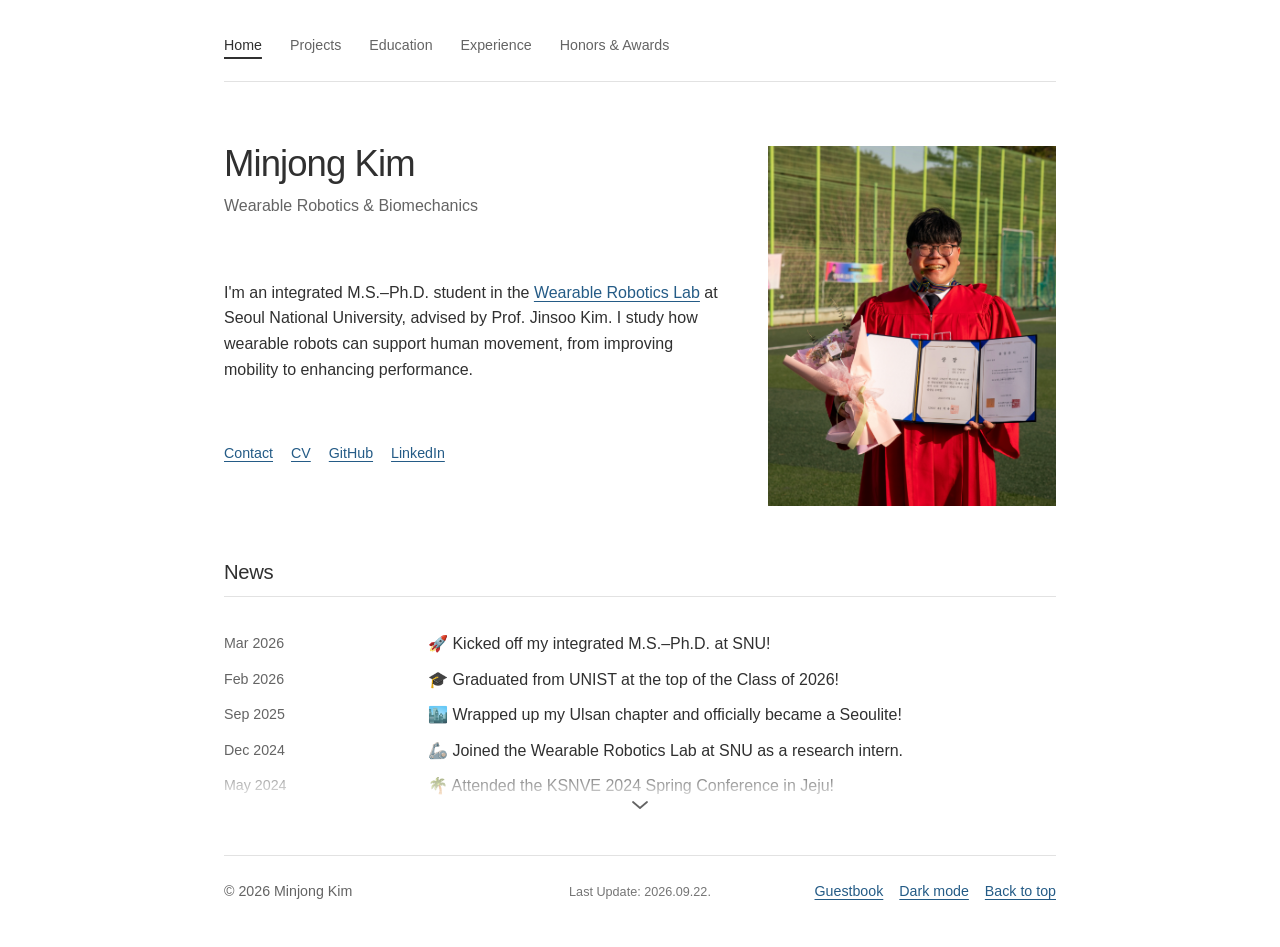
==== commit bd234d5f: "Refresh site content and news UI" ====
--- a/index.html
+++ b/index.html
@@ -29,15 +29,14 @@
                     <h1 id="name">Minjong Kim</h1>
                     <p class="research-area">Wearable Robotics &amp; Biomechanics</p>
                 </div>
-                <img class="portrait" src="images/profile.jpg" alt="Minjong Kim" width="1154" height="1655">
+                <img class="portrait" src="images/profile2.jpg" alt="Minjong Kim" width="2515" height="3354">
                 <div class="bio">
-                    <p>I am a Graduate student in Electrical and Computer Engineering at Seoul National University. My research focuses on wearable robotics and human movement to support mobility and human performance.</p>
-                    <p>I am currently a member of the <a href="https://sites.google.com/snu.ac.kr/jkim/" target="_blank" rel="noopener">Wearable Robotics Lab</a> at SNU.</p>
+                    <p>I'm an integrated M.S.–Ph.D. student in the <a href="https://sites.google.com/snu.ac.kr/jkim/" target="_blank" rel="noopener">Wearable Robotics Lab</a> at 
+                        Seoul National University, advised by Prof. Jinsoo Kim. I study how wearable robots can support human movement, from improving mobility to enhancing performance.</p>
                 </div>
-                <p class="interests"><span>Research interests:</span> Wearable robots, biomechanics, gait analysis, and human performance.</p>
                 <ul class="contact-links" aria-label="Contact and profiles">
                     <li><a href="mailto:minjong.kim@snu.ac.kr">Contact</a></li>
-                    <li><a href="Minjong_Kim_CV.pdf">CV (PDF)</a></li>
+                    <li><a href="Minjong_Kim_CV.pdf">CV</a></li>
                     <li><a href="https://github.com/kmj2">GitHub</a></li>
                     <li><a href="https://www.linkedin.com/in/kimminjong/">LinkedIn</a></li>
                 </ul>
@@ -47,15 +46,19 @@
             <section id="news" aria-labelledby="news-title">
                 <h2 id="news-title">News</h2>
                 <ul class="news-list">
-                    <li class="dated-entry"><time class="entry-date" datetime="2024-12">Dec 2024</time><p>I joined the Wearable Robotics Lab at SNU.</p></li>
-                    <li class="dated-entry"><time class="entry-date" datetime="2024-05">May 2024</time><p>I attended the KSNVE 2024 Fall Conference in Jeju.</p></li>
-                    <li class="dated-entry"><time class="entry-date" datetime="2024-01">Jan 2024</time><p>I joined the Ergonomics Laboratory at UNIST.</p></li>
+                    <li class="dated-entry"><time class="entry-date" datetime="2026-03">Mar 2026</time><p>🚀 Kicked off my integrated M.S.–Ph.D. at SNU!</p></li>
+                    <li class="dated-entry"><time class="entry-date" datetime="2026-03">Feb 2026</time><p>🎓 Graduated from UNIST at the top of the Class of 2026!</p></li>
+                    <li class="dated-entry"><time class="entry-date" datetime="2025-12">Sep 2025</time><p>🏙️ Wrapped up my Ulsan chapter and officially became a Seoulite!</p></li>
+                    <li class="dated-entry"><time class="entry-date" datetime="2024-12">Dec 2024</time><p>🦾 Joined the Wearable Robotics Lab at SNU as a research intern.</p></li>
+                    <li class="dated-entry"><time class="entry-date" datetime="2024-05">May 2024</time><p>🌴 Attended the KSNVE 2024 Spring Conference in Jeju!</p></li>
+                    <li class="dated-entry"><time class="entry-date" datetime="2024-01">Jan 2024</time><p>🤩 Joined the ErgoLab at UNIST, my very first research lab!</p></li>
                 </ul>
             </section>
         </main>
 
         <footer class="site-footer">
             <p>© <span id="copyright-year">2026</span> Minjong Kim</p>
+            <p class="footer-update">Last Update: <time datetime="2026-09-22">2026.09.22.</time></p>
             <div class="footer-links">
                 <button type="button" class="text-button" id="guestbook-btn" hidden>Guestbook</button>
                 <button type="button" class="text-button" id="theme-toggle" aria-pressed="false" hidden>Dark mode</button>
--- a/css/style.css
+++ b/css/style.css
@@ -4,6 +4,7 @@
     --background: #fff;
     --text: #303030;
     --secondary: #646464;
+    --muted: #757575;
     --link: #245b86;
     --rule: #e2e2e2;
     --control-border: #858585;
@@ -32,6 +33,7 @@
     --background: #202020;
     --text: #e6e6e6;
     --secondary: #b3b3b3;
+    --muted: #919191;
     --link: #9dc4e3;
     --rule: #484848;
     --control-border: #959595;
@@ -70,12 +72,12 @@
 .site-header a:hover, .site-header a:focus-visible { color: var(--link); text-decoration: underline; }
 .site-header a[aria-current="page"] { color: var(--text); text-decoration: underline; text-decoration-thickness: 2px; text-underline-offset: 0.5em; }
 main > section { margin-top: 3.25rem; }
-.about { display: grid; grid-template-columns: minmax(0, 1fr) 8.5rem; column-gap: 3rem; padding-top: 0.25rem; }
+.about { display: grid; grid-template-columns: minmax(0, 1fr) 18rem; column-gap: 3rem; padding-top: 0.25rem; }
 .profile-heading, .bio, .contact-links { grid-column: 1; }
 .research-area { margin-top: 0.25rem; color: var(--secondary); }
 .bio { margin-top: 1.5rem; max-width: 65ch; text-wrap: pretty; }
 .bio p + p { margin-top: 1rem; }
-.portrait { grid-column: 2; grid-row: 1 / 4; width: 8.5rem; aspect-ratio: 4 / 5; object-fit: cover; object-position: center 40%; margin-top: 0.5rem; }
+.portrait { grid-column: 2; grid-row: 1 / 4; width: 18rem; aspect-ratio: 4 / 5; object-fit: cover; object-position: center 40%; margin-top: 0.5rem; }
 .contact-links { display: flex; flex-wrap: wrap; gap: 0.25rem 1.125rem; list-style: none; padding: 0; margin-top: 1.125rem; font-size: var(--small); }
 .contact-links a { display: inline-block; padding-block: 0.25rem; }
 .interests { grid-column: 1 / -1; margin-top: 1.5rem; color: var(--secondary); font-size: var(--small); }
@@ -89,6 +91,31 @@
 .school-details { flex: 1 1 12rem; min-width: 0; }
 .news-list, .honors-list { list-style: none; padding: 0; }
 .news-list .dated-entry { margin-top: 0.625rem; }
+.news-window { position: relative; }
+.news-scroll { overflow-y: auto; scrollbar-width: thin; scrollbar-color: var(--rule) transparent; scroll-padding-block: 2.5rem; }
+.news-scroll .news-list { display: flow-root; }
+.news-window::before, .news-window::after { content: ""; position: absolute; z-index: 1; inset-inline: 0; height: 2.5rem; pointer-events: none; }
+.news-window::before { top: 0; background: linear-gradient(to bottom, var(--background), transparent); opacity: var(--news-fade-top, 0); }
+.news-window::after { bottom: 0; background: linear-gradient(to top, var(--background), transparent); opacity: var(--news-fade-bottom, 0); }
+.news-scroll:focus-visible { outline: none; }
+.news-window:has(.news-scroll:focus-visible) { outline: 2px solid var(--link); outline-offset: 4px; }
+.news-more { position: absolute; z-index: 2; bottom: -1.75rem; left: 50%; transform: translateX(-50%); display: grid; place-items: center; width: 4rem; height: 2.75rem; padding: 0; border: 0; border-radius: 0.5rem; background: none; color: var(--secondary); opacity: 0; pointer-events: none; }
+/* A borderless scroll cue; its quiet hover surface stays inside the 44 px hit area. */
+.news-more::before { content: ""; position: absolute; inset: 0.5rem 0; border-radius: inherit; background: var(--surface); opacity: 0; }
+.news-more svg { position: relative; width: 1.5rem; height: 1.5rem; fill: none; stroke: currentColor; stroke-width: 1.8; stroke-linecap: round; stroke-linejoin: round; }
+.news-more[data-visible="true"] { opacity: 1; pointer-events: auto; }
+.news-more:hover, .news-more:focus-visible { color: var(--text); }
+.news-more:focus-visible::before { opacity: 1; }
+@media (hover: hover) {
+    .news-more:hover::before { opacity: 1; }
+}
+@media (prefers-reduced-motion: no-preference) {
+    .news-more { transition: opacity 150ms ease-out; }
+    .news-more::before { transition: opacity 150ms ease-out; }
+    .news-more svg { transition: transform 150ms ease-out; }
+    .news-more:hover svg, .news-more:focus-visible svg { transform: translateY(2px); }
+    .news-more:active svg { transform: translateY(3px); }
+}
 .section-heading { display: flex; flex-wrap: wrap; align-items: baseline; justify-content: space-between; gap: 0.5rem 1rem; margin-bottom: 1.5rem; }
 .section-heading .page-title { margin: 0; }
 .project-filters { display: flex; flex-wrap: wrap; gap: 0.875rem; }
@@ -131,6 +158,12 @@
 .subheading { margin-block: 1.75rem 1rem; color: var(--secondary); font-size: var(--small); font-weight: 500; }
 .site-footer { display: flex; flex-wrap: wrap; justify-content: space-between; align-items: baseline; gap: 0.75rem 1rem; border-top: 1px solid var(--rule); margin-top: 3.5rem; padding-block: 1.25rem 2.5rem; font-size: var(--small); color: var(--secondary); }
 .footer-links { display: flex; flex-wrap: wrap; align-items: baseline; gap: 0.25rem 1rem; }
+.footer-update { flex: 0 0 100%; order: 3; text-align: center; font-size: 0.79rem; color: var(--muted); }
+@media (min-width: 56rem) {
+    .site-footer { display: grid; grid-template-columns: minmax(0, 1fr) auto minmax(0, 1fr); }
+    .footer-update { order: 0; }
+    .footer-links { justify-self: end; }
+}
 .text-button { padding: 0.25rem 0; border: 0; background: none; color: var(--link); text-decoration: underline; text-underline-offset: 0.18em; }
 .skip-link { position: fixed; z-index: 20; top: 0.5rem; left: 1rem; background: var(--background); padding: 0.5rem 1rem; transform: translateY(-200%); }
 .skip-link:focus { transform: none; }
@@ -187,6 +220,8 @@
     .page { display: block; min-height: 0; max-width: none; padding: 0; }
     .site-header, .site-footer, .project-filters, .project-figures, dialog, .skip-link { display: none !important; }
     .project[hidden] { display: grid !important; }
+    .news-scroll { max-height: none !important; overflow: visible; }
+    .news-window::before, .news-window::after, .news-more { display: none; }
     .project ~ .project { margin-top: 1.75rem; padding-top: 1.75rem; border-top: 1px solid var(--rule); }
     main > section { margin-top: 1.5rem; }
     .project, .dated-entry { break-inside: avoid; }
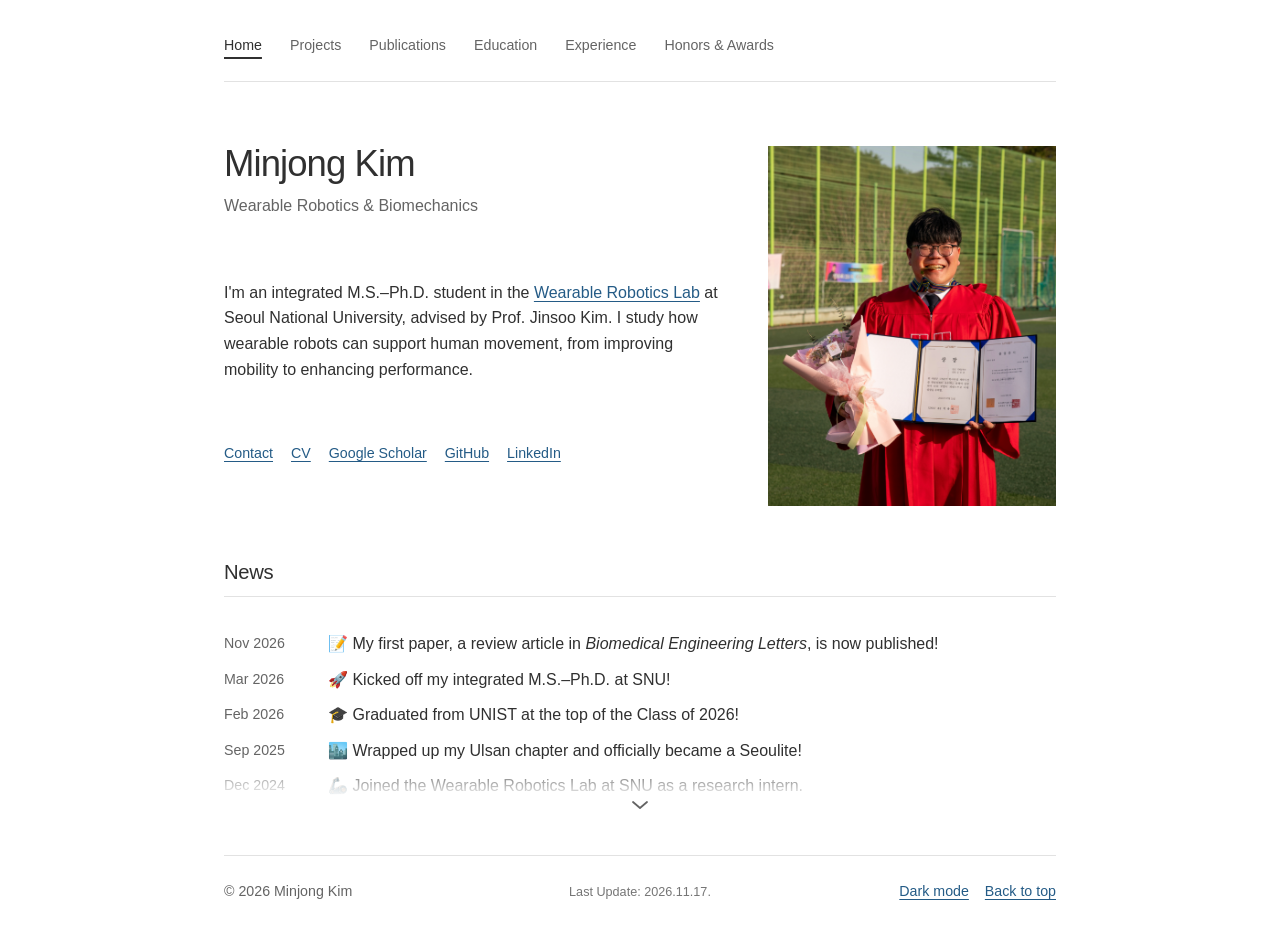
==== commit 9ba58752: "Remove guestbook, add Publications page and news item - Remove guestbook modal, Firebase/EmailJS scr" ====
--- a/index.html
+++ b/index.html
@@ -17,6 +17,7 @@
             <nav aria-label="Main navigation">
                 <a href="index.html" aria-current="page">Home</a>
                 <a href="projects.html">Projects</a>
+                <a href="publications.html">Publications</a>
                 <a href="education.html">Education</a>
                 <a href="experience.html">Experience</a>
                 <a href="honors.html">Honors &amp; Awards</a>
@@ -37,6 +38,7 @@
                 <ul class="contact-links" aria-label="Contact and profiles">
                     <li><a href="mailto:minjong.kim@snu.ac.kr">Contact</a></li>
                     <li><a href="Minjong_Kim_CV.pdf">CV</a></li>
+                    <li><a href="https://scholar.google.com/citations?user=ekCDdzYAAAAJ&amp;hl=en">Google Scholar</a></li>
                     <li><a href="https://github.com/kmj2">GitHub</a></li>
                     <li><a href="https://www.linkedin.com/in/kimminjong/">LinkedIn</a></li>
                 </ul>
@@ -46,6 +48,7 @@
             <section id="news" aria-labelledby="news-title">
                 <h2 id="news-title">News</h2>
                 <ul class="news-list">
+                    <li class="dated-entry"><time class="entry-date" datetime="2026-11">Nov 2026</time><p>📝 My first paper, a review article in <em>Biomedical Engineering Letters</em>, is now published! </p></li>
                     <li class="dated-entry"><time class="entry-date" datetime="2026-03">Mar 2026</time><p>🚀 Kicked off my integrated M.S.–Ph.D. at SNU!</p></li>
                     <li class="dated-entry"><time class="entry-date" datetime="2026-03">Feb 2026</time><p>🎓 Graduated from UNIST at the top of the Class of 2026!</p></li>
                     <li class="dated-entry"><time class="entry-date" datetime="2025-12">Sep 2025</time><p>🏙️ Wrapped up my Ulsan chapter and officially became a Seoulite!</p></li>
@@ -58,30 +61,12 @@
 
         <footer class="site-footer">
             <p>© <span id="copyright-year">2026</span> Minjong Kim</p>
-            <p class="footer-update">Last Update: <time datetime="2026-09-22">2026.09.22.</time></p>
+            <p class="footer-update">Last Update: <time datetime="2026-11-17">2026.11.17.</time></p>
             <div class="footer-links">
-                <button type="button" class="text-button" id="guestbook-btn" hidden>Guestbook</button>
                 <button type="button" class="text-button" id="theme-toggle" aria-pressed="false" hidden>Dark mode</button>
                 <a href="#main">Back to top</a>
             </div>
         </footer>
     </div>
-
-    <dialog id="guestbook-modal" aria-labelledby="guestbook-title">
-        <div class="modal-header">
-            <h2 id="guestbook-title">Guestbook</h2>
-            <button type="button" class="text-button" id="modal-close">Close</button>
-        </div>
-        <p class="secondary guestbook-intro">Leave a public message.</p>
-        <form id="guestbook-form">
-            <label for="gb-name">Name</label>
-            <input type="text" id="gb-name" autocomplete="nickname" maxlength="20" required>
-            <label for="gb-content">Message</label>
-            <textarea id="gb-content" rows="3" maxlength="100" required></textarea>
-            <button id="gb-submit" class="submit-button" type="submit" disabled>Post message</button>
-            <p id="gb-status" class="secondary" role="status"></p>
-        </form>
-        <div id="guestbook-list" class="guestbook-list" aria-busy="true"><p>Loading messages…</p></div>
-    </dialog>
 </body>
 </html>
--- a/css/style.css
+++ b/css/style.css
@@ -9,7 +9,6 @@
     --rule: #e2e2e2;
     --control-border: #858585;
     --surface: #f5f5f5;
-    --overlay: rgb(0 0 0 / 35%);
     --font: -apple-system, BlinkMacSystemFont, "Segoe UI", Arial, sans-serif;
     --small: 0.889rem;
     --body: 1rem;
@@ -38,7 +37,6 @@
     --rule: #484848;
     --control-border: #959595;
     --surface: #292929;
-    --overlay: rgb(0 0 0 / 60%);
     --gallery-surface: #17191c;
 }
 
@@ -89,8 +87,9 @@
 .school-content { display: flex; flex-wrap: wrap; align-items: flex-start; gap: 1rem; }
 .school-logo { flex: 0 0 auto; width: 4rem; height: 4rem; padding: 0.25rem; object-fit: contain; background: #fff; }
 .school-details { flex: 1 1 12rem; min-width: 0; }
-.news-list, .honors-list { list-style: none; padding: 0; }
+.news-list, .honors-list, .pub-list { list-style: none; padding: 0; }
 .news-list .dated-entry { margin-top: 0.625rem; }
+@media (min-width: 601px) { .news-list .dated-entry { grid-template-columns: 5.5rem minmax(0, 1fr); column-gap: 1rem; } }
 .news-window { position: relative; }
 .news-scroll { overflow-y: auto; scrollbar-width: thin; scrollbar-color: var(--rule) transparent; scroll-padding-block: 2.5rem; }
 .news-scroll .news-list { display: flow-root; }
@@ -156,6 +155,14 @@
 .gallery-arrow:focus-visible { outline: 2px solid var(--link); outline-offset: 0; }
 .gallery-dot:focus-visible { outline: 2px solid var(--gallery-control-ink); outline-offset: 2px; }
 .subheading { margin-block: 1.75rem 1rem; color: var(--secondary); font-size: var(--small); font-weight: 500; }
+.pub-note { margin-top: -0.75rem; font-size: var(--small); }
+.pub-list .dated-entry { margin-top: 1.125rem; }
+.pub-empty { font-size: var(--small); }
+.pub-authors, .pub-venue { overflow-wrap: anywhere; }
+.pub-tag { display: block; color: var(--muted); font-size: 0.79rem; line-height: 1.4; }
+.pub-authors sup { font-size: 0.75em; }
+.pub-authors strong { font-weight: 600; }
+.pub-links { display: flex; flex-wrap: wrap; gap: 0.125rem 1rem; margin-top: 0.25rem; font-size: var(--small); }
 .site-footer { display: flex; flex-wrap: wrap; justify-content: space-between; align-items: baseline; gap: 0.75rem 1rem; border-top: 1px solid var(--rule); margin-top: 3.5rem; padding-block: 1.25rem 2.5rem; font-size: var(--small); color: var(--secondary); }
 .footer-links { display: flex; flex-wrap: wrap; align-items: baseline; gap: 0.25rem 1rem; }
 .footer-update { flex: 0 0 100%; order: 3; text-align: center; font-size: 0.79rem; color: var(--muted); }
@@ -168,25 +175,6 @@
 .skip-link { position: fixed; z-index: 20; top: 0.5rem; left: 1rem; background: var(--background); padding: 0.5rem 1rem; transform: translateY(-200%); }
 .skip-link:focus { transform: none; }
 .sr-only { position: absolute; width: 1px; height: 1px; padding: 0; margin: -1px; overflow: hidden; clip-path: inset(50%); white-space: nowrap; border: 0; }
-
-/* Native dialog provides focus containment and Escape support. */
-body:has(dialog[open]) { overflow: hidden; }
-dialog { width: min(36rem, calc(100% - 2rem)); max-height: 85dvh; padding: 1.5rem; border: 1px solid var(--control-border); background: var(--background); color: var(--text); overflow-y: auto; }
-dialog::backdrop { background: var(--overlay); }
-.modal-header { display: flex; align-items: baseline; justify-content: space-between; gap: 1rem; }
-.modal-header h2 { margin: 0; }
-.guestbook-intro { margin-top: 0.5rem; }
-#guestbook-form { display: grid; gap: 0.5rem; margin-block: 1.5rem; }
-input, textarea { min-width: 0; width: 100%; border: 1px solid var(--control-border); border-radius: 0; padding: 0.5rem; background: var(--background); color: var(--text); }
-textarea { resize: vertical; }
-#guestbook-form label:not(:first-child) { margin-top: 0.5rem; }
-.submit-button { justify-self: start; padding: 0.4rem 0.9rem; border: 1px solid var(--control-border); border-radius: 0; background: var(--surface); margin-top: 0.5rem; }
-.submit-button:disabled { color: var(--secondary); }
-#gb-status { min-height: 1.6em; font-size: var(--small); }
-.gb-item { padding-block: 1rem; border-top: 1px solid var(--rule); overflow-wrap: anywhere; }
-.gb-author { display: block; font-weight: 500; }
-.gb-text { display: block; white-space: pre-wrap; }
-.gb-date { color: var(--secondary); font-size: var(--small); }
 
 @media (max-width: 600px) {
     .page { padding-inline: 1.25rem; }
@@ -218,7 +206,7 @@
 @media print {
     :root, :root[data-theme="dark"] { --background: #fff; --text: #000; --secondary: #444; --link: #000; --rule: #ccc; }
     .page { display: block; min-height: 0; max-width: none; padding: 0; }
-    .site-header, .site-footer, .project-filters, .project-figures, dialog, .skip-link { display: none !important; }
+    .site-header, .site-footer, .project-filters, .project-figures, .skip-link { display: none !important; }
     .project[hidden] { display: grid !important; }
     .news-scroll { max-height: none !important; overflow: visible; }
     .news-window::before, .news-window::after, .news-more { display: none; }
